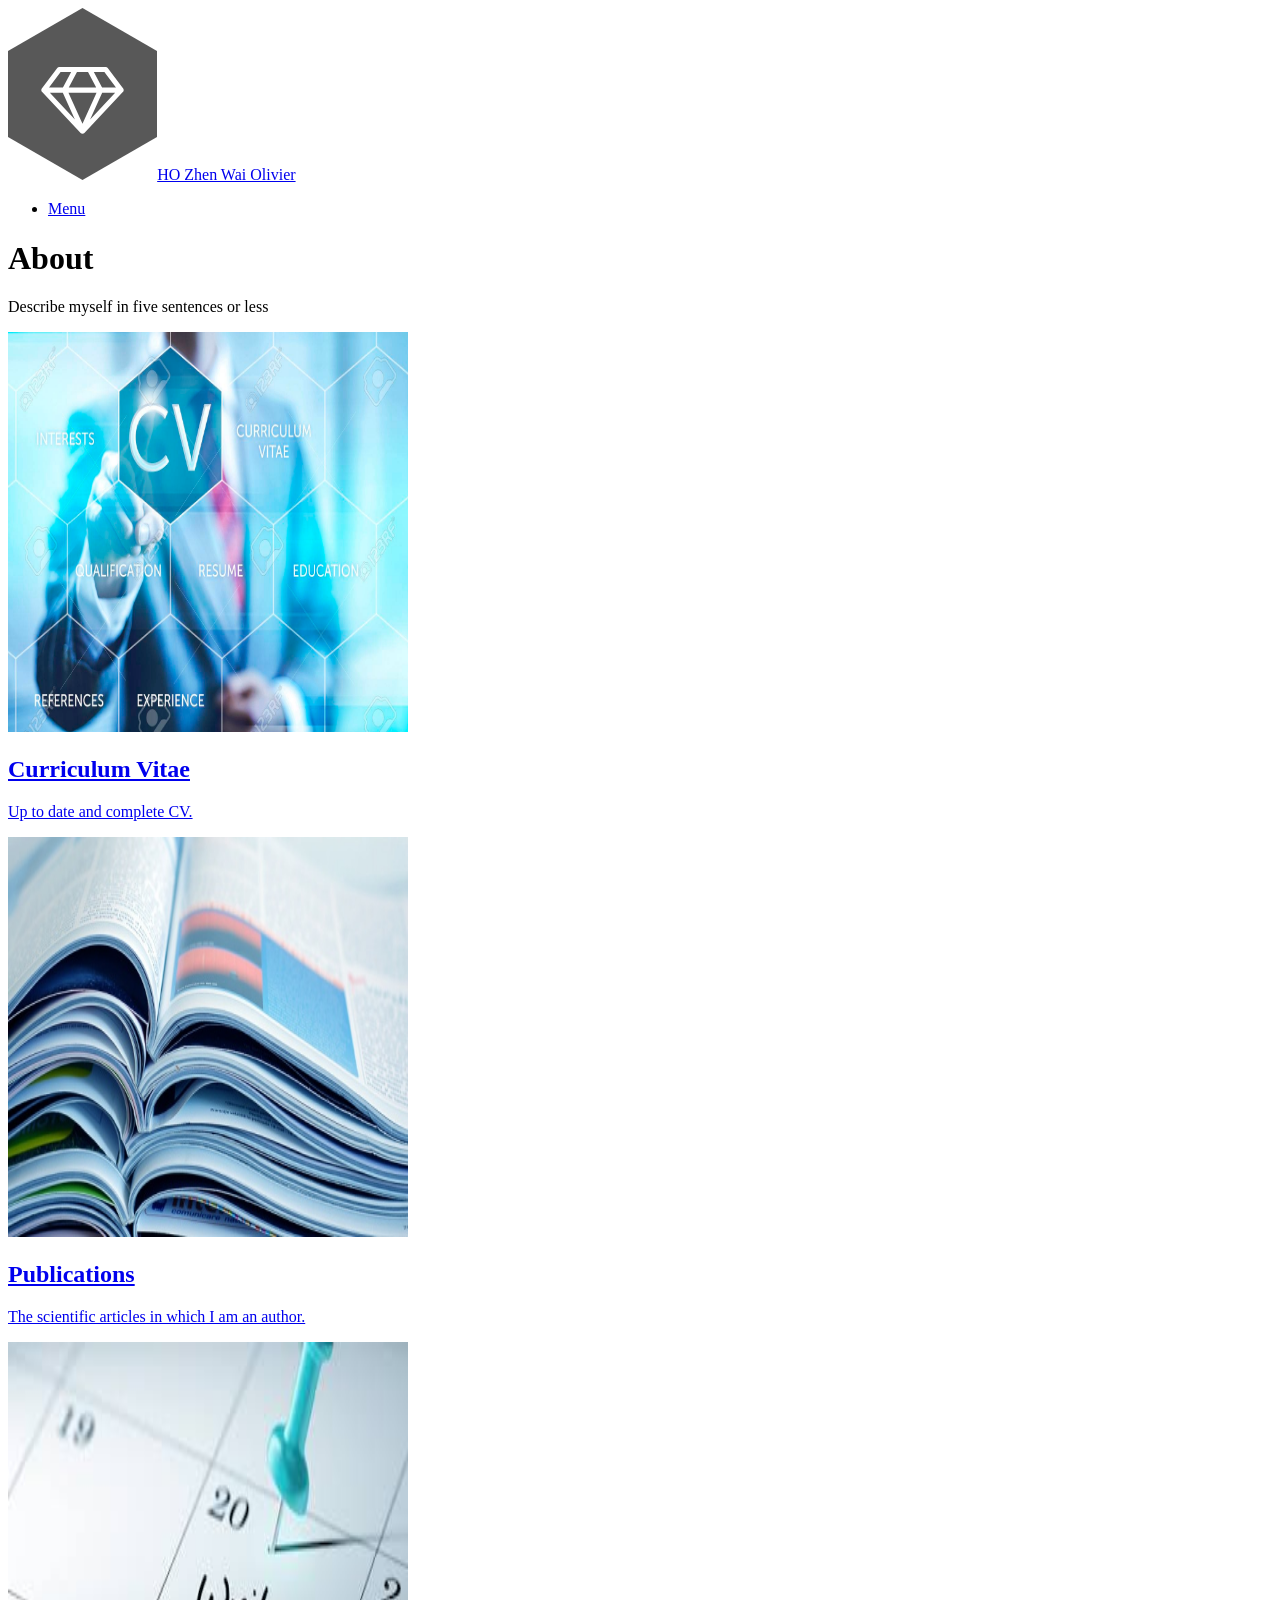
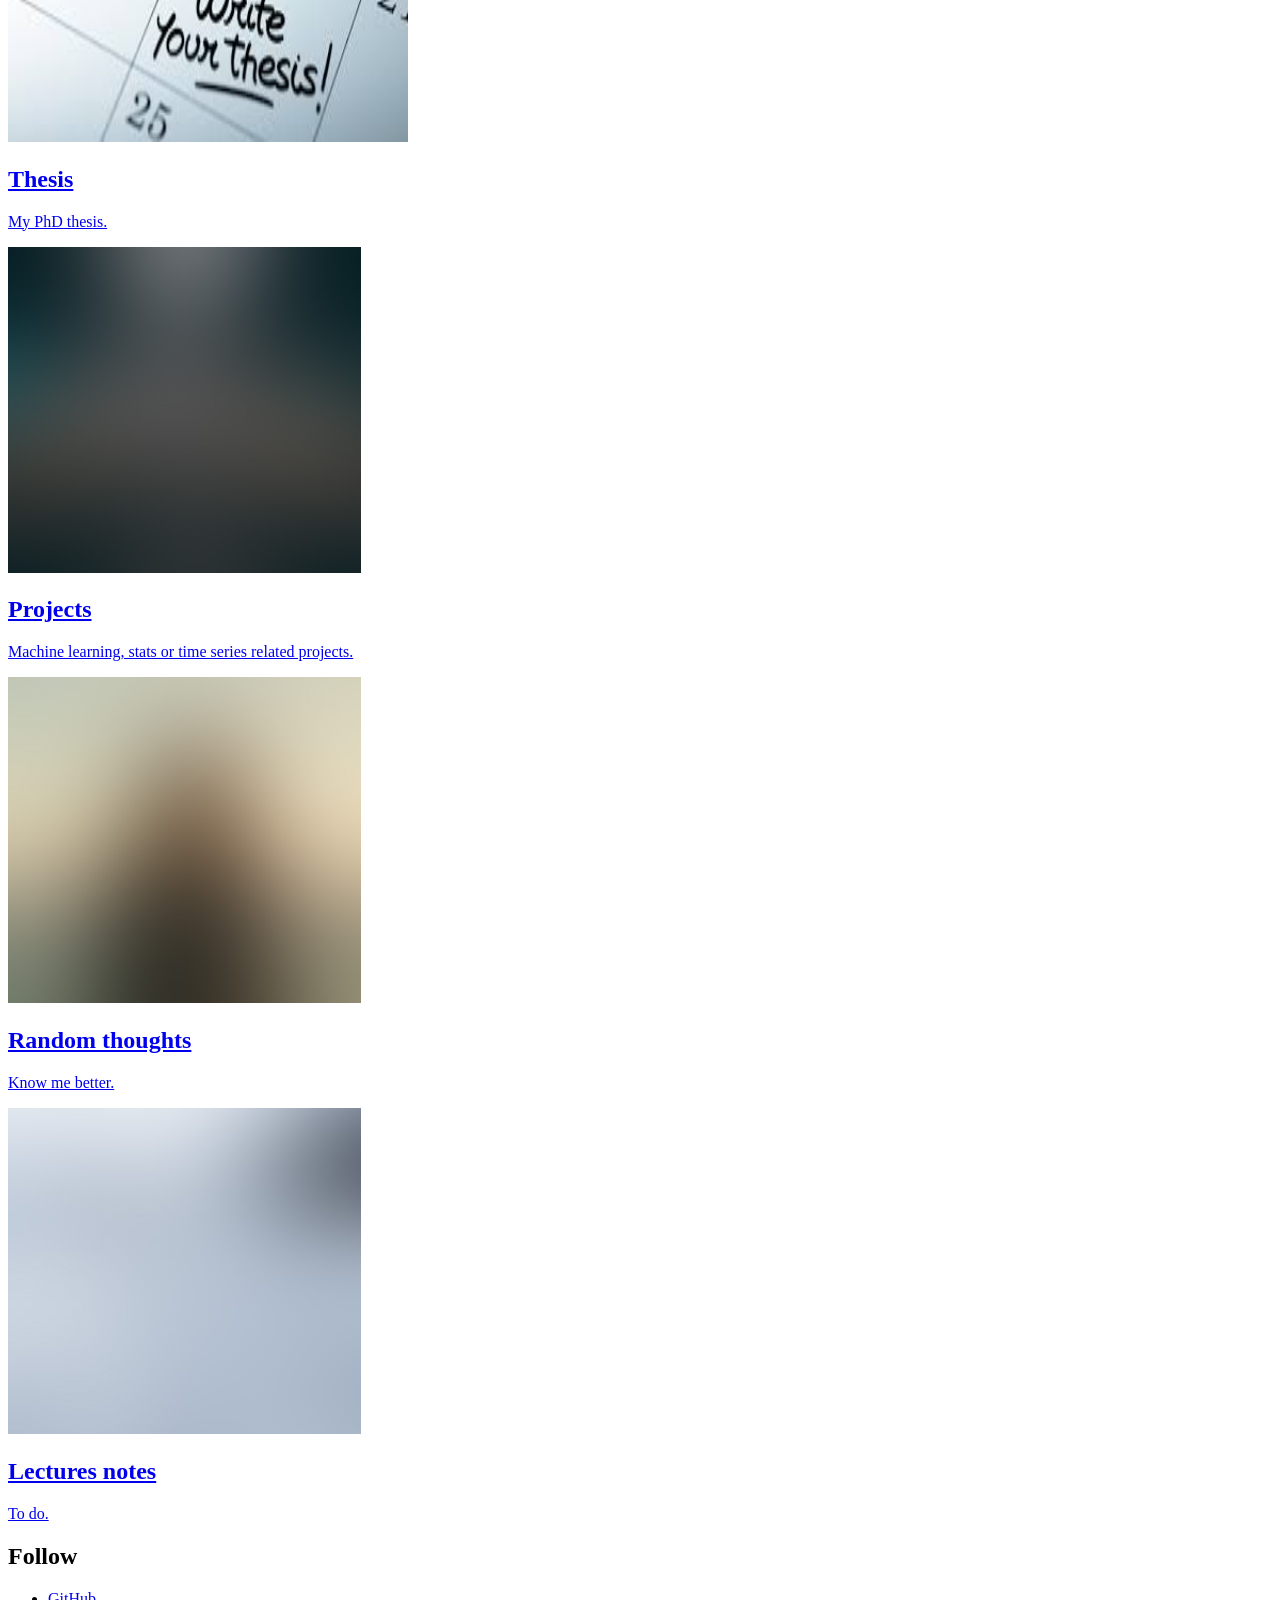
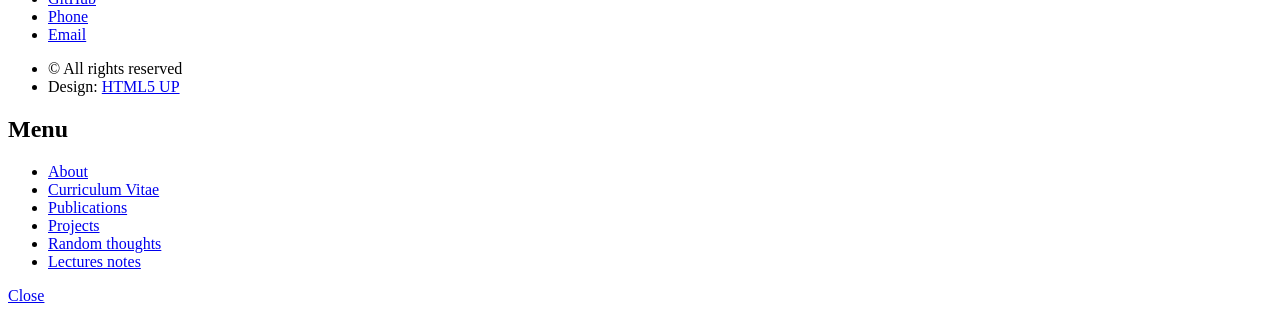
==== index.html @ 7d321482 "minor update icons size" ====
<!DOCTYPE HTML>
<!--
	Phantom by HTML5 UP
	html5up.net | @ajlkn
	Free for personal and commercial use under the CCA 3.0 license (html5up.net/license)
-->
<html>
	<head>
		<title>About me</title>
		<meta charset="utf-8" />
		<meta name="viewport" content="width=device-width, initial-scale=1, user-scalable=no" />
		<link rel="stylesheet" href="assets/css/main.css" />
		<noscript><link rel="stylesheet" href="assets/css/noscript.css" /></noscript>
	</head>
	<body class="is-preload">
		<!-- Wrapper -->
			<div id="wrapper">

				<!-- Header -->
					<header id="header">
						<div class="inner">

							<!-- Logo -->
								<a href="index.html" class="logo">
									<span class="symbol"><img src="images/logo.svg" alt="" /></span><span class="title">HO Zhen Wai Olivier</span>
								</a>

							<!-- Nav -->
								<nav>
									<ul>
										<li><a href="#menu">Menu</a></li>
									</ul>
								</nav>

						</div>
					</header>

				<!-- Menu -->
					<nav id="menu">
						<h2>Menu</h2>
						<ul>
							<li><a href="index.html">About</a></li>
							<li><a href="CV.html"> Curriculum Vitae </a></li>
							<li><a href="publications.html">Publications</a></li>
							<li><a href="projects.html">Projects</a></li>
							<li><a href="generic.html">Random thoughts</a></li>
							<li><a href="lectures.html">Lectures notes</a></li>
						</ul>
					</nav>

				<!-- Main -->
					<div id="main">
						<div class="inner">
							<header>
								<h1>About</h1>
								<p>Describe myself in five sentences or less</p>
							</header>
							<section class="tiles">
								<article class="style1">
									<span class="image">
										<img width="400px" height="400px" src="images/resume01.jpg" alt="" />
									</span>
									<a href="CV.html">
										<h2>Curriculum Vitae</h2>
										<div class="content">
											<p>Up to date and complete CV.</p>
										</div>
									</a>
								</article>
								<article class="style2">
									<span class="image">
										<img width="400px" height="400px" src="images/publications01.jpg" alt="" />
									</span>
									<a href="publications.html">
										<h2>Publications</h2>
										<div class="content">
											<p>The scientific articles in which I am an author.</p>
										</div>
									</a>
								</article>
								<article class="style2">
									<span class="image">
										<img width="400px" height="400px" src="images/thesis.jpg" alt="" />
									</span>
									<a href="thesis.html">
										<h2>Thesis</h2>
										<div class="content">
											<p>My PhD thesis.</p>
										</div>
									</a>
								</article>
								<article class="style3">
									<span class="image">
										<img src="images/pic03.jpg" alt="" />
									</span>
									<a href="projects.html">
										<h2>Projects</h2>
										<div class="content">
											<p>Machine learning, stats or time series related projects.</p>
										</div>
									</a>
								</article>
								<article class="style4">
									<span class="image">
										<img src="images/pic04.jpg" alt="" />
									</span>
									<a href="generic.html">
										<h2>Random thoughts</h2>
										<div class="content">
											<p>Know me better.</p>
										</div>
									</a>
								</article>
								<article class="style5">
									<span class="image">
										<img src="images/pic05.jpg" alt="" />
									</span>
									<a href="lectures.html">
										<h2>Lectures notes</h2>
										<div class="content">
											<p>To do.</p>
										</div>
									</a>
								</article>
							</section>
						</div>
					</div>

				<!-- Footer -->
					<footer id="footer">
						<div class="inner">
							<section>
<!--							<h2>Get in touch</h2>
								<form method="post" action="#">
									<div class="fields">
										<div class="field half">
											<input type="text" name="name" id="name" placeholder="Name" />
										</div>
										<div class="field half">
											<input type="email" name="email" id="email" placeholder="Email" />
										</div>
										<div class="field">
											<textarea name="message" id="message" placeholder="Message"></textarea>
										</div>
									</div>
									<ul class="actions">
										<li><input type="submit" value="Send" class="primary" /></li>
									</ul>
								</form>
							</section>
							Not sure it works on GitHub
						-->
							<section>
								<h2>Follow</h2>
								<ul class="icons">
									<!--<li><a href="#" class="icon brands style2 fa-twitter"><span class="label">Twitter</span></a></li>-->
									<!--<li><a href="#" class="icon brands style2 fa-facebook-f"><span class="label">Facebook</span></a></li>-->
									<!--<li><a href="#" class="icon brands style2 fa-instagram"><span class="label">Instagram</span></a></li>-->
									<!--<li><a href="#" class="icon brands style2 fa-dribbble"><span class="label">Dribbble</span></a></li>-->
									<li><a href="https://github.com/HOZHENWAI" class="icon brands style2 fa-github"><span class="label">GitHub</span></a></li>
									<!--<li><a href="#" class="icon brands style2 fa-500px"><span class="label">500px</span></a></li>-->
									<li><a href="tel:+33787084954" class="icon solid style2 fa-phone"><span class="label">Phone</span></a></li>
									<li><a href="email:hozhenwai@gmail.com"  class="icon solid style2 fa-envelope"><span class="label">Email</span></a></li>
								</ul>
							</section>
							<ul class="copyright">
								<li>&copy; All rights reserved</li><li>Design: <a href="http://html5up.net">HTML5 UP</a></li>
							</ul>
						</div>
					</footer>

			</div>

		<!-- Scripts -->
			<script src="assets/js/jquery.min.js"></script>
			<script src="assets/js/browser.min.js"></script>
			<script src="assets/js/breakpoints.min.js"></script>
			<script src="assets/js/util.js"></script>
			<script src="assets/js/main.js"></script>

	</body>
</html>
---- assets/css/main.css ----
@import url(fontawesome-all.min.css);
@import url("https://fonts.googleapis.com/css?family=Source+Sans+Pro:300,700,900");

/*
	Phantom by HTML5 UP
	html5up.net | @ajlkn
	Free for personal and commercial use under the CCA 3.0 license (html5up.net/license)
*/

html, body, div, span, applet, object,
iframe, h1, h2, h3, h4, h5, h6, p, blockquote,
pre, a, abbr, acronym, address, big, cite,
code, del, dfn, em, img, ins, kbd, q, s, samp,
small, strike, strong, sub, sup, tt, var, b,
u, i, center, dl, dt, dd, ol, ul, li, fieldset,
form, label, legend, table, caption, tbody,
tfoot, thead, tr, th, td, article, aside,
canvas, details, embed, figure, figcaption,
footer, header, hgroup, menu, nav, output, ruby,
section, summary, time, mark, audio, video {
	margin: 0;
	padding: 0;
	border: 0;
	font-size: 100%;
	font: inherit;
	vertical-align: baseline;}

article, aside, details, figcaption, figure,
footer, header, hgroup, menu, nav, section {
	display: block;}

body {
	line-height: 1;
}

ol, ul {
	list-style: none;
}

blockquote, q {
	quotes: none;
}

	blockquote:before, blockquote:after, q:before, q:after {
		content: '';
		content: none;
	}

table {
	border-collapse: collapse;
	border-spacing: 0;
}

body {
	-webkit-text-size-adjust: none;
}

mark {
	background-color: transparent;
	color: inherit;
}

input::-moz-focus-inner {
	border: 0;
	padding: 0;
}

input, select, textarea {
	-moz-appearance: none;
	-webkit-appearance: none;
	-ms-appearance: none;
	appearance: none;
}

/* Basic */

	@-ms-viewport {
		width: device-width;
	}

	body {
		-ms-overflow-style: scrollbar;
	}

	@media screen and (max-width: 480px) {

		html, body {
			min-width: 320px;
		}

	}

	html {
		box-sizing: border-box;
	}

	*, *:before, *:after {
		box-sizing: inherit;
	}

	body {
		background: #ffffff;
	}

		body.is-preload *, body.is-preload *:before, body.is-preload *:after {
			-moz-animation: none !important;
			-webkit-animation: none !important;
			-ms-animation: none !important;
			animation: none !important;
			-moz-transition: none !important;
			-webkit-transition: none !important;
			-ms-transition: none !important;
			transition: none !important;
		}

/* Type */

	body, input, select, textarea {
		color: #585858;
		font-family: "Source Sans Pro", Helvetica, sans-serif;
		font-size: 16pt;
		font-weight: 300;
		line-height: 1.75;
	}

		@media screen and (max-width: 1680px) {

			body, input, select, textarea {
				font-size: 14pt;
			}

		}

		@media screen and (max-width: 1280px) {

			body, input, select, textarea {
				font-size: 12pt;
			}

		}

	a {
		-moz-transition: border-bottom-color 0.2s ease, color 0.2s ease;
		-webkit-transition: border-bottom-color 0.2s ease, color 0.2s ease;
		-ms-transition: border-bottom-color 0.2s ease, color 0.2s ease;
		transition: border-bottom-color 0.2s ease, color 0.2s ease;
		text-decoration: none;
		color: #585858;
		border-bottom: dotted 1px rgba(88, 88, 88, 0.5);
	}

		a:hover {
			border-bottom-color: transparent;
			color: #f2849e !important;
		}

	strong, b {
		font-weight: 900;
	}

	em, i {
		font-style: italic;
	}

	p {
		margin: 0 0 2em 0;
	}

	h1 {
		font-size: 2.75em;
		font-weight: 700;
		line-height: 1.3;
		margin: 0 0 1em 0;
		letter-spacing: -0.035em;
	}

		h1 a {
			color: inherit;
		}

		@media screen and (max-width: 736px) {

			h1 {
				font-size: 2em;
				margin: 0 0 1em 0;
			}

		}

		@media screen and (max-width: 360px) {

			h1 {
				font-size: 1.75em;
			}

		}

	h2, h3, h4, h5, h6 {
		font-weight: 900;
		line-height: 1.5;
		margin: 0 0 2em 0;
		text-transform: uppercase;
		letter-spacing: 0.35em;
	}

		h2 a, h3 a, h4 a, h5 a, h6 a {
			color: inherit;
		}

	h2 {
		font-size: 1.1em;
	}

	h3 {
		font-size: 1em;
	}

	h4 {
		font-size: 0.8em;
	}

	h5 {
		font-size: 0.8em;
	}

	h6 {
		font-size: 0.8em;
	}

	@media screen and (max-width: 980px) {

		h1 br, h2 br, h3 br, h4 br, h5 br, h6 br {
			display: none;
		}

	}

	@media screen and (max-width: 736px) {

		h2 {
			font-size: 1em;
		}

		h3 {
			font-size: 0.8em;
		}

	}

	sub {
		font-size: 0.8em;
		position: relative;
		top: 0.5em;
	}

	sup {
		font-size: 0.8em;
		position: relative;
		top: -0.5em;
	}

	blockquote {
		border-left: solid 4px #c9c9c9;
		font-style: italic;
		margin: 0 0 2em 0;
		padding: 0.5em 0 0.5em 2em;
	}

	code {
		background: rgba(144, 144, 144, 0.075);
		border-radius: 4px;
		border: solid 1px #c9c9c9;
		font-family: "Courier New", monospace;
		font-size: 0.9em;
		margin: 0 0.25em;
		padding: 0.25em 0.65em;
	}

	pre {
		-webkit-overflow-scrolling: touch;
		font-family: "Courier New", monospace;
		font-size: 0.9em;
		margin: 0 0 2em 0;
	}

		pre code {
			display: block;
			line-height: 1.75;
			padding: 1em 1.5em;
			overflow-x: auto;
		}

	hr {
		border: 0;
		border-bottom: solid 1px #c9c9c9;
		margin: 2em 0;
	}

		hr.major {
			margin: 3em 0;
		}

	.align-left {
		text-align: left;
	}

	.align-center {
		text-align: center;
	}

	.align-right {
		text-align: right;
	}

/* Row */

	.row {
		display: flex;
		flex-wrap: wrap;
		box-sizing: border-box;
		align-items: stretch;
	}

		.row > * {
			box-sizing: border-box;
		}

		.row.gtr-uniform > * > :last-child {
			margin-bottom: 0;
		}

		.row.aln-left {
			justify-content: flex-start;
		}

		.row.aln-center {
			justify-content: center;
		}

		.row.aln-right {
			justify-content: flex-end;
		}

		.row.aln-top {
			align-items: flex-start;
		}

		.row.aln-middle {
			align-items: center;
		}

		.row.aln-bottom {
			align-items: flex-end;
		}

		.row > .imp {
			order: -1;
		}

		.row > .col-1 {
			width: 8.33333%;
		}

		.row > .off-1 {
			margin-left: 8.33333%;
		}

		.row > .col-2 {
			width: 16.66667%;
		}

		.row > .off-2 {
			margin-left: 16.66667%;
		}

		.row > .col-3 {
			width: 25%;
		}

		.row > .off-3 {
			margin-left: 25%;
		}

		.row > .col-4 {
			width: 33.33333%;
		}

		.row > .off-4 {
			margin-left: 33.33333%;
		}

		.row > .col-5 {
			width: 41.66667%;
		}

		.row > .off-5 {
			margin-left: 41.66667%;
		}

		.row > .col-6 {
			width: 50%;
		}

		.row > .off-6 {
			margin-left: 50%;
		}

		.row > .col-7 {
			width: 58.33333%;
		}

		.row > .off-7 {
			margin-left: 58.33333%;
		}

		.row > .col-8 {
			width: 66.66667%;
		}

		.row > .off-8 {
			margin-left: 66.66667%;
		}

		.row > .col-9 {
			width: 75%;
		}

		.row > .off-9 {
			margin-left: 75%;
		}

		.row > .col-10 {
			width: 83.33333%;
		}

		.row > .off-10 {
			margin-left: 83.33333%;
		}

		.row > .col-11 {
			width: 91.66667%;
		}

		.row > .off-11 {
			margin-left: 91.66667%;
		}

		.row > .col-12 {
			width: 100%;
		}

		.row > .off-12 {
			margin-left: 100%;
		}

		.row.gtr-0 {
			margin-top: 0;
			margin-left: 0em;
		}

			.row.gtr-0 > * {
				padding: 0 0 0 0em;
			}

			.row.gtr-0.gtr-uniform {
				margin-top: 0em;
			}

				.row.gtr-0.gtr-uniform > * {
					padding-top: 0em;
				}

		.row.gtr-25 {
			margin-top: 0;
			margin-left: -0.5em;
		}

			.row.gtr-25 > * {
				padding: 0 0 0 0.5em;
			}

			.row.gtr-25.gtr-uniform {
				margin-top: -0.5em;
			}

				.row.gtr-25.gtr-uniform > * {
					padding-top: 0.5em;
				}

		.row.gtr-50 {
			margin-top: 0;
			margin-left: -1em;
		}

			.row.gtr-50 > * {
				padding: 0 0 0 1em;
			}

			.row.gtr-50.gtr-uniform {
				margin-top: -1em;
			}

				.row.gtr-50.gtr-uniform > * {
					padding-top: 1em;
				}

		.row {
			margin-top: 0;
			margin-left: -2em;
		}

			.row > * {
				padding: 0 0 0 2em;
			}

			.row.gtr-uniform {
				margin-top: -2em;
			}

				.row.gtr-uniform > * {
					padding-top: 2em;
				}

		.row.gtr-150 {
			margin-top: 0;
			margin-left: -3em;
		}

			.row.gtr-150 > * {
				padding: 0 0 0 3em;
			}

			.row.gtr-150.gtr-uniform {
				margin-top: -3em;
			}

				.row.gtr-150.gtr-uniform > * {
					padding-top: 3em;
				}

		.row.gtr-200 {
			margin-top: 0;
			margin-left: -4em;
		}

			.row.gtr-200 > * {
				padding: 0 0 0 4em;
			}

			.row.gtr-200.gtr-uniform {
				margin-top: -4em;
			}

				.row.gtr-200.gtr-uniform > * {
					padding-top: 4em;
				}

		@media screen and (max-width: 1680px) {

			.row {
				display: flex;
				flex-wrap: wrap;
				box-sizing: border-box;
				align-items: stretch;
			}

				.row > * {
					box-sizing: border-box;
				}

				.row.gtr-uniform > * > :last-child {
					margin-bottom: 0;
				}

				.row.aln-left {
					justify-content: flex-start;
				}

				.row.aln-center {
					justify-content: center;
				}

				.row.aln-right {
					justify-content: flex-end;
				}

				.row.aln-top {
					align-items: flex-start;
				}

				.row.aln-middle {
					align-items: center;
				}

				.row.aln-bottom {
					align-items: flex-end;
				}

				.row > .imp-xlarge {
					order: -1;
				}

				.row > .col-1-xlarge {
					width: 8.33333%;
				}

				.row > .off-1-xlarge {
					margin-left: 8.33333%;
				}

				.row > .col-2-xlarge {
					width: 16.66667%;
				}

				.row > .off-2-xlarge {
					margin-left: 16.66667%;
				}

				.row > .col-3-xlarge {
					width: 25%;
				}

				.row > .off-3-xlarge {
					margin-left: 25%;
				}

				.row > .col-4-xlarge {
					width: 33.33333%;
				}

				.row > .off-4-xlarge {
					margin-left: 33.33333%;
				}

				.row > .col-5-xlarge {
					width: 41.66667%;
				}

				.row > .off-5-xlarge {
					margin-left: 41.66667%;
				}

				.row > .col-6-xlarge {
					width: 50%;
				}

				.row > .off-6-xlarge {
					margin-left: 50%;
				}

				.row > .col-7-xlarge {
					width: 58.33333%;
				}

				.row > .off-7-xlarge {
					margin-left: 58.33333%;
				}

				.row > .col-8-xlarge {
					width: 66.66667%;
				}

				.row > .off-8-xlarge {
					margin-left: 66.66667%;
				}

				.row > .col-9-xlarge {
					width: 75%;
				}

				.row > .off-9-xlarge {
					margin-left: 75%;
				}

				.row > .col-10-xlarge {
					width: 83.33333%;
				}

				.row > .off-10-xlarge {
					margin-left: 83.33333%;
				}

				.row > .col-11-xlarge {
					width: 91.66667%;
				}

				.row > .off-11-xlarge {
					margin-left: 91.66667%;
				}

				.row > .col-12-xlarge {
					width: 100%;
				}

				.row > .off-12-xlarge {
					margin-left: 100%;
				}

				.row.gtr-0 {
					margin-top: 0;
					margin-left: 0em;
				}

					.row.gtr-0 > * {
						padding: 0 0 0 0em;
					}

					.row.gtr-0.gtr-uniform {
						margin-top: 0em;
					}

						.row.gtr-0.gtr-uniform > * {
							padding-top: 0em;
						}

				.row.gtr-25 {
					margin-top: 0;
					margin-left: -0.5em;
				}

					.row.gtr-25 > * {
						padding: 0 0 0 0.5em;
					}

					.row.gtr-25.gtr-uniform {
						margin-top: -0.5em;
					}

						.row.gtr-25.gtr-uniform > * {
							padding-top: 0.5em;
						}

				.row.gtr-50 {
					margin-top: 0;
					margin-left: -1em;
				}

					.row.gtr-50 > * {
						padding: 0 0 0 1em;
					}

					.row.gtr-50.gtr-uniform {
						margin-top: -1em;
					}

						.row.gtr-50.gtr-uniform > * {
							padding-top: 1em;
						}

				.row {
					margin-top: 0;
					margin-left: -2em;
				}

					.row > * {
						padding: 0 0 0 2em;
					}

					.row.gtr-uniform {
						margin-top: -2em;
					}

						.row.gtr-uniform > * {
							padding-top: 2em;
						}

				.row.gtr-150 {
					margin-top: 0;
					margin-left: -3em;
				}

					.row.gtr-150 > * {
						padding: 0 0 0 3em;
					}

					.row.gtr-150.gtr-uniform {
						margin-top: -3em;
					}

						.row.gtr-150.gtr-uniform > * {
							padding-top: 3em;
						}

				.row.gtr-200 {
					margin-top: 0;
					margin-left: -4em;
				}

					.row.gtr-200 > * {
						padding: 0 0 0 4em;
					}

					.row.gtr-200.gtr-uniform {
						margin-top: -4em;
					}

						.row.gtr-200.gtr-uniform > * {
							padding-top: 4em;
						}

		}

		@media screen and (max-width: 1280px) {

			.row {
				display: flex;
				flex-wrap: wrap;
				box-sizing: border-box;
				align-items: stretch;
			}

				.row > * {
					box-sizing: border-box;
				}

				.row.gtr-uniform > * > :last-child {
					margin-bottom: 0;
				}

				.row.aln-left {
					justify-content: flex-start;
				}

				.row.aln-center {
					justify-content: center;
				}

				.row.aln-right {
					justify-content: flex-end;
				}

				.row.aln-top {
					align-items: flex-start;
				}

				.row.aln-middle {
					align-items: center;
				}

				.row.aln-bottom {
					align-items: flex-end;
				}

				.row > .imp-large {
					order: -1;
				}

				.row > .col-1-large {
					width: 8.33333%;
				}

				.row > .off-1-large {
					margin-left: 8.33333%;
				}

				.row > .col-2-large {
					width: 16.66667%;
				}

				.row > .off-2-large {
					margin-left: 16.66667%;
				}

				.row > .col-3-large {
					width: 25%;
				}

				.row > .off-3-large {
					margin-left: 25%;
				}

				.row > .col-4-large {
					width: 33.33333%;
				}

				.row > .off-4-large {
					margin-left: 33.33333%;
				}

				.row > .col-5-large {
					width: 41.66667%;
				}

				.row > .off-5-large {
					margin-left: 41.66667%;
				}

				.row > .col-6-large {
					width: 50%;
				}

				.row > .off-6-large {
					margin-left: 50%;
				}

				.row > .col-7-large {
					width: 58.33333%;
				}

				.row > .off-7-large {
					margin-left: 58.33333%;
				}

				.row > .col-8-large {
					width: 66.66667%;
				}

				.row > .off-8-large {
					margin-left: 66.66667%;
				}

				.row > .col-9-large {
					width: 75%;
				}

				.row > .off-9-large {
					margin-left: 75%;
				}

				.row > .col-10-large {
					width: 83.33333%;
				}

				.row > .off-10-large {
					margin-left: 83.33333%;
				}

				.row > .col-11-large {
					width: 91.66667%;
				}

				.row > .off-11-large {
					margin-left: 91.66667%;
				}

				.row > .col-12-large {
					width: 100%;
				}

				.row > .off-12-large {
					margin-left: 100%;
				}

				.row.gtr-0 {
					margin-top: 0;
					margin-left: 0em;
				}

					.row.gtr-0 > * {
						padding: 0 0 0 0em;
					}

					.row.gtr-0.gtr-uniform {
						margin-top: 0em;
					}

						.row.gtr-0.gtr-uniform > * {
							padding-top: 0em;
						}

				.row.gtr-25 {
					margin-top: 0;
					margin-left: -0.5em;
				}

					.row.gtr-25 > * {
						padding: 0 0 0 0.5em;
					}

					.row.gtr-25.gtr-uniform {
						margin-top: -0.5em;
					}

						.row.gtr-25.gtr-uniform > * {
							padding-top: 0.5em;
						}

				.row.gtr-50 {
					margin-top: 0;
					margin-left: -1em;
				}

					.row.gtr-50 > * {
						padding: 0 0 0 1em;
					}

					.row.gtr-50.gtr-uniform {
						margin-top: -1em;
					}

						.row.gtr-50.gtr-uniform > * {
							padding-top: 1em;
						}

				.row {
					margin-top: 0;
					margin-left: -2em;
				}

					.row > * {
						padding: 0 0 0 2em;
					}

					.row.gtr-uniform {
						margin-top: -2em;
					}

						.row.gtr-uniform > * {
							padding-top: 2em;
						}

				.row.gtr-150 {
					margin-top: 0;
					margin-left: -3em;
				}

					.row.gtr-150 > * {
						padding: 0 0 0 3em;
					}

					.row.gtr-150.gtr-uniform {
						margin-top: -3em;
					}

						.row.gtr-150.gtr-uniform > * {
							padding-top: 3em;
						}

				.row.gtr-200 {
					margin-top: 0;
					margin-left: -4em;
				}

					.row.gtr-200 > * {
						padding: 0 0 0 4em;
					}

					.row.gtr-200.gtr-uniform {
						margin-top: -4em;
					}

						.row.gtr-200.gtr-uniform > * {
							padding-top: 4em;
						}

		}

		@media screen and (max-width: 980px) {

			.row {
				display: flex;
				flex-wrap: wrap;
				box-sizing: border-box;
				align-items: stretch;
			}

				.row > * {
					box-sizing: border-box;
				}

				.row.gtr-uniform > * > :last-child {
					margin-bottom: 0;
				}

				.row.aln-left {
					justify-content: flex-start;
				}

				.row.aln-center {
					justify-content: center;
				}

				.row.aln-right {
					justify-content: flex-end;
				}

				.row.aln-top {
					align-items: flex-start;
				}

				.row.aln-middle {
					align-items: center;
				}

				.row.aln-bottom {
					align-items: flex-end;
				}

				.row > .imp-medium {
					order: -1;
				}

				.row > .col-1-medium {
					width: 8.33333%;
				}

				.row > .off-1-medium {
					margin-left: 8.33333%;
				}

				.row > .col-2-medium {
					width: 16.66667%;
				}

				.row > .off-2-medium {
					margin-left: 16.66667%;
				}

				.row > .col-3-medium {
					width: 25%;
				}

				.row > .off-3-medium {
					margin-left: 25%;
				}

				.row > .col-4-medium {
					width: 33.33333%;
				}

				.row > .off-4-medium {
					margin-left: 33.33333%;
				}

				.row > .col-5-medium {
					width: 41.66667%;
				}

				.row > .off-5-medium {
					margin-left: 41.66667%;
				}

				.row > .col-6-medium {
					width: 50%;
				}

				.row > .off-6-medium {
					margin-left: 50%;
				}

				.row > .col-7-medium {
					width: 58.33333%;
				}

				.row > .off-7-medium {
					margin-left: 58.33333%;
				}

				.row > .col-8-medium {
					width: 66.66667%;
				}

				.row > .off-8-medium {
					margin-left: 66.66667%;
				}

				.row > .col-9-medium {
					width: 75%;
				}

				.row > .off-9-medium {
					margin-left: 75%;
				}

				.row > .col-10-medium {
					width: 83.33333%;
				}

				.row > .off-10-medium {
					margin-left: 83.33333%;
				}

				.row > .col-11-medium {
					width: 91.66667%;
				}

				.row > .off-11-medium {
					margin-left: 91.66667%;
				}

				.row > .col-12-medium {
					width: 100%;
				}

				.row > .off-12-medium {
					margin-left: 100%;
				}

				.row.gtr-0 {
					margin-top: 0;
					margin-left: 0em;
				}

					.row.gtr-0 > * {
						padding: 0 0 0 0em;
					}

					.row.gtr-0.gtr-uniform {
						margin-top: 0em;
					}

						.row.gtr-0.gtr-uniform > * {
							padding-top: 0em;
						}

				.row.gtr-25 {
					margin-top: 0;
					margin-left: -0.375em;
				}

					.row.gtr-25 > * {
						padding: 0 0 0 0.375em;
					}

					.row.gtr-25.gtr-uniform {
						margin-top: -0.375em;
					}

						.row.gtr-25.gtr-uniform > * {
							padding-top: 0.375em;
						}

				.row.gtr-50 {
					margin-top: 0;
					margin-left: -0.75em;
				}

					.row.gtr-50 > * {
						padding: 0 0 0 0.75em;
					}

					.row.gtr-50.gtr-uniform {
						margin-top: -0.75em;
					}

						.row.gtr-50.gtr-uniform > * {
							padding-top: 0.75em;
						}

				.row {
					margin-top: 0;
					margin-left: -1.5em;
				}

					.row > * {
						padding: 0 0 0 1.5em;
					}

					.row.gtr-uniform {
						margin-top: -1.5em;
					}

						.row.gtr-uniform > * {
							padding-top: 1.5em;
						}

				.row.gtr-150 {
					margin-top: 0;
					margin-left: -2.25em;
				}

					.row.gtr-150 > * {
						padding: 0 0 0 2.25em;
					}

					.row.gtr-150.gtr-uniform {
						margin-top: -2.25em;
					}

						.row.gtr-150.gtr-uniform > * {
							padding-top: 2.25em;
						}

				.row.gtr-200 {
					margin-top: 0;
					margin-left: -3em;
				}

					.row.gtr-200 > * {
						padding: 0 0 0 3em;
					}

					.row.gtr-200.gtr-uniform {
						margin-top: -3em;
					}

						.row.gtr-200.gtr-uniform > * {
							padding-top: 3em;
						}

		}

		@media screen and (max-width: 736px) {

			.row {
				display: flex;
				flex-wrap: wrap;
				box-sizing: border-box;
				align-items: stretch;
			}

				.row > * {
					box-sizing: border-box;
				}

				.row.gtr-uniform > * > :last-child {
					margin-bottom: 0;
				}

				.row.aln-left {
					justify-content: flex-start;
				}

				.row.aln-center {
					justify-content: center;
				}

				.row.aln-right {
					justify-content: flex-end;
				}

				.row.aln-top {
					align-items: flex-start;
				}

				.row.aln-middle {
					align-items: center;
				}

				.row.aln-bottom {
					align-items: flex-end;
				}

				.row > .imp-small {
					order: -1;
				}

				.row > .col-1-small {
					width: 8.33333%;
				}

				.row > .off-1-small {
					margin-left: 8.33333%;
				}

				.row > .col-2-small {
					width: 16.66667%;
				}

				.row > .off-2-small {
					margin-left: 16.66667%;
				}

				.row > .col-3-small {
					width: 25%;
				}

				.row > .off-3-small {
					margin-left: 25%;
				}

				.row > .col-4-small {
					width: 33.33333%;
				}

				.row > .off-4-small {
					margin-left: 33.33333%;
				}

				.row > .col-5-small {
					width: 41.66667%;
				}

				.row > .off-5-small {
					margin-left: 41.66667%;
				}

				.row > .col-6-small {
					width: 50%;
				}

				.row > .off-6-small {
					margin-left: 50%;
				}

				.row > .col-7-small {
					width: 58.33333%;
				}

				.row > .off-7-small {
					margin-left: 58.33333%;
				}

				.row > .col-8-small {
					width: 66.66667%;
				}

				.row > .off-8-small {
					margin-left: 66.66667%;
				}

				.row > .col-9-small {
					width: 75%;
				}

				.row > .off-9-small {
					margin-left: 75%;
				}

				.row > .col-10-small {
					width: 83.33333%;
				}

				.row > .off-10-small {
					margin-left: 83.33333%;
				}

				.row > .col-11-small {
					width: 91.66667%;
				}

				.row > .off-11-small {
					margin-left: 91.66667%;
				}

				.row > .col-12-small {
					width: 100%;
				}

				.row > .off-12-small {
					margin-left: 100%;
				}

				.row.gtr-0 {
					margin-top: 0;
					margin-left: 0em;
				}

					.row.gtr-0 > * {
						padding: 0 0 0 0em;
					}

					.row.gtr-0.gtr-uniform {
						margin-top: 0em;
					}

						.row.gtr-0.gtr-uniform > * {
							padding-top: 0em;
						}

				.row.gtr-25 {
					margin-top: 0;
					margin-left: -0.25em;
				}

					.row.gtr-25 > * {
						padding: 0 0 0 0.25em;
					}

					.row.gtr-25.gtr-uniform {
						margin-top: -0.25em;
					}

						.row.gtr-25.gtr-uniform > * {
							padding-top: 0.25em;
						}

				.row.gtr-50 {
					margin-top: 0;
					margin-left: -0.5em;
				}

					.row.gtr-50 > * {
						padding: 0 0 0 0.5em;
					}

					.row.gtr-50.gtr-uniform {
						margin-top: -0.5em;
					}

						.row.gtr-50.gtr-uniform > * {
							padding-top: 0.5em;
						}

				.row {
					margin-top: 0;
					margin-left: -1em;
				}

					.row > * {
						padding: 0 0 0 1em;
					}

					.row.gtr-uniform {
						margin-top: -1em;
					}

						.row.gtr-uniform > * {
							padding-top: 1em;
						}

				.row.gtr-150 {
					margin-top: 0;
					margin-left: -1.5em;
				}

					.row.gtr-150 > * {
						padding: 0 0 0 1.5em;
					}

					.row.gtr-150.gtr-uniform {
						margin-top: -1.5em;
					}

						.row.gtr-150.gtr-uniform > * {
							padding-top: 1.5em;
						}

				.row.gtr-200 {
					margin-top: 0;
					margin-left: -2em;
				}

					.row.gtr-200 > * {
						padding: 0 0 0 2em;
					}

					.row.gtr-200.gtr-uniform {
						margin-top: -2em;
					}

						.row.gtr-200.gtr-uniform > * {
							padding-top: 2em;
						}

		}

		@media screen and (max-width: 480px) {

			.row {
				display: flex;
				flex-wrap: wrap;
				box-sizing: border-box;
				align-items: stretch;
			}

				.row > * {
					box-sizing: border-box;
				}

				.row.gtr-uniform > * > :last-child {
					margin-bottom: 0;
				}

				.row.aln-left {
					justify-content: flex-start;
				}

				.row.aln-center {
					justify-content: center;
				}

				.row.aln-right {
					justify-content: flex-end;
				}

				.row.aln-top {
					align-items: flex-start;
				}

				.row.aln-middle {
					align-items: center;
				}

				.row.aln-bottom {
					align-items: flex-end;
				}

				.row > .imp-xsmall {
					order: -1;
				}

				.row > .col-1-xsmall {
					width: 8.33333%;
				}

				.row > .off-1-xsmall {
					margin-left: 8.33333%;
				}

				.row > .col-2-xsmall {
					width: 16.66667%;
				}

				.row > .off-2-xsmall {
					margin-left: 16.66667%;
				}

				.row > .col-3-xsmall {
					width: 25%;
				}

				.row > .off-3-xsmall {
					margin-left: 25%;
				}

				.row > .col-4-xsmall {
					width: 33.33333%;
				}

				.row > .off-4-xsmall {
					margin-left: 33.33333%;
				}

				.row > .col-5-xsmall {
					width: 41.66667%;
				}

				.row > .off-5-xsmall {
					margin-left: 41.66667%;
				}

				.row > .col-6-xsmall {
					width: 50%;
				}

				.row > .off-6-xsmall {
					margin-left: 50%;
				}

				.row > .col-7-xsmall {
					width: 58.33333%;
				}

				.row > .off-7-xsmall {
					margin-left: 58.33333%;
				}

				.row > .col-8-xsmall {
					width: 66.66667%;
				}

				.row > .off-8-xsmall {
					margin-left: 66.66667%;
				}

				.row > .col-9-xsmall {
					width: 75%;
				}

				.row > .off-9-xsmall {
					margin-left: 75%;
				}

				.row > .col-10-xsmall {
					width: 83.33333%;
				}

				.row > .off-10-xsmall {
					margin-left: 83.33333%;
				}

				.row > .col-11-xsmall {
					width: 91.66667%;
				}

				.row > .off-11-xsmall {
					margin-left: 91.66667%;
				}

				.row > .col-12-xsmall {
					width: 100%;
				}

				.row > .off-12-xsmall {
					margin-left: 100%;
				}

				.row.gtr-0 {
					margin-top: 0;
					margin-left: 0em;
				}

					.row.gtr-0 > * {
						padding: 0 0 0 0em;
					}

					.row.gtr-0.gtr-uniform {
						margin-top: 0em;
					}

						.row.gtr-0.gtr-uniform > * {
							padding-top: 0em;
						}

				.row.gtr-25 {
					margin-top: 0;
					margin-left: -0.25em;
				}

					.row.gtr-25 > * {
						padding: 0 0 0 0.25em;
					}

					.row.gtr-25.gtr-uniform {
						margin-top: -0.25em;
					}

						.row.gtr-25.gtr-uniform > * {
							padding-top: 0.25em;
						}

				.row.gtr-50 {
					margin-top: 0;
					margin-left: -0.5em;
				}

					.row.gtr-50 > * {
						padding: 0 0 0 0.5em;
					}

					.row.gtr-50.gtr-uniform {
						margin-top: -0.5em;
					}

						.row.gtr-50.gtr-uniform > * {
							padding-top: 0.5em;
						}

				.row {
					margin-top: 0;
					margin-left: -1em;
				}

					.row > * {
						padding: 0 0 0 1em;
					}

					.row.gtr-uniform {
						margin-top: -1em;
					}

						.row.gtr-uniform > * {
							padding-top: 1em;
						}

				.row.gtr-150 {
					margin-top: 0;
					margin-left: -1.5em;
				}

					.row.gtr-150 > * {
						padding: 0 0 0 1.5em;
					}

					.row.gtr-150.gtr-uniform {
						margin-top: -1.5em;
					}

						.row.gtr-150.gtr-uniform > * {
							padding-top: 1.5em;
						}

				.row.gtr-200 {
					margin-top: 0;
					margin-left: -2em;
				}

					.row.gtr-200 > * {
						padding: 0 0 0 2em;
					}

					.row.gtr-200.gtr-uniform {
						margin-top: -2em;
					}

						.row.gtr-200.gtr-uniform > * {
							padding-top: 2em;
						}

		}

/* Section/Article */

	section.special, article.special {
		text-align: center;
	}

	header p {
		margin-top: -1em;
	}

	@media screen and (max-width: 736px) {

		header p {
			margin-top: 0;
		}

	}

/* Icon */

	.icon {
		text-decoration: none;
		border-bottom: none;
		position: relative;
	}

		.icon:before {
			-moz-osx-font-smoothing: grayscale;
			-webkit-font-smoothing: antialiased;
			display: inline-block;
			font-style: normal;
			font-variant: normal;
			text-rendering: auto;
			line-height: 1;
			text-transform: none !important;
			font-family: 'Font Awesome 5 Free';
			font-weight: 400;
		}

		.icon > .label {
			display: none;
		}

		.icon:before {
			line-height: inherit;
		}

		.icon.solid:before {
			font-weight: 900;
		}

		.icon.brands:before {
			font-family: 'Font Awesome 5 Brands';
		}

		.icon.style2 {
			-moz-transition: background-color 0.2s ease-in-out, color 0.2s ease-in-out, border-color 0.2s ease-in-out;
			-webkit-transition: background-color 0.2s ease-in-out, color 0.2s ease-in-out, border-color 0.2s ease-in-out;
			-ms-transition: background-color 0.2s ease-in-out, color 0.2s ease-in-out, border-color 0.2s ease-in-out;
			transition: background-color 0.2s ease-in-out, color 0.2s ease-in-out, border-color 0.2s ease-in-out;
			background-color: transparent;
			border: solid 1px #c9c9c9;
			border-radius: 4px;
			width: 2.65em;
			height: 2.65em;
			display: inline-block;
			text-align: center;
			line-height: 2.65em;
			color: inherit;
		}

			.icon.style2:before {
				font-size: 1.1em;
			}

			.icon.style2:hover {
				color: #f2849e;
				border-color: #f2849e;
			}

			.icon.style2:active {
				background-color: rgba(242, 132, 158, 0.1);
			}

/* List */

	ol {
		list-style: decimal;
		margin: 0 0 2em 0;
		padding-left: 1.25em;
	}

		ol li {
			padding-left: 0.25em;
		}

	ul {
		list-style: disc;
		margin: 0 0 2em 0;
		padding-left: 1em;
	}

		ul li {
			padding-left: 0.5em;
		}

		ul.alt {
			list-style: none;
			padding-left: 0;
		}

			ul.alt li {
				border-top: solid 1px #c9c9c9;
				padding: 0.5em 0;
			}

				ul.alt li:first-child {
					border-top: 0;
					padding-top: 0;
				}

	dl {
		margin: 0 0 2em 0;
	}

		dl dt {
			display: block;
			font-weight: 900;
			margin: 0 0 1em 0;
		}

		dl dd {
			margin-left: 2em;
		}

/* Actions */

	ul.actions {
		display: -moz-flex;
		display: -webkit-flex;
		display: -ms-flex;
		display: flex;
		cursor: default;
		list-style: none;
		margin-left: -1em;
		padding-left: 0;
	}

		ul.actions li {
			padding: 0 0 0 1em;
			vertical-align: middle;
		}

		ul.actions.special {
			-moz-justify-content: center;
			-webkit-justify-content: center;
			-ms-justify-content: center;
			justify-content: center;
			width: 100%;
			margin-left: 0;
		}

			ul.actions.special li:first-child {
				padding-left: 0;
			}

		ul.actions.stacked {
			-moz-flex-direction: column;
			-webkit-flex-direction: column;
			-ms-flex-direction: column;
			flex-direction: column;
			margin-left: 0;
		}

			ul.actions.stacked li {
				padding: 1.3em 0 0 0;
			}

				ul.actions.stacked li:first-child {
					padding-top: 0;
				}

		ul.actions.fit {
			width: calc(100% + 1em);
		}

			ul.actions.fit li {
				-moz-flex-grow: 1;
				-webkit-flex-grow: 1;
				-ms-flex-grow: 1;
				flex-grow: 1;
				-moz-flex-shrink: 1;
				-webkit-flex-shrink: 1;
				-ms-flex-shrink: 1;
				flex-shrink: 1;
				width: 100%;
			}

				ul.actions.fit li > * {
					width: 100%;
				}

			ul.actions.fit.stacked {
				width: 100%;
			}

		@media screen and (max-width: 480px) {

			ul.actions:not(.fixed) {
				-moz-flex-direction: column;
				-webkit-flex-direction: column;
				-ms-flex-direction: column;
				flex-direction: column;
				margin-left: 0;
				width: 100% !important;
			}

				ul.actions:not(.fixed) li {
					-moz-flex-grow: 1;
					-webkit-flex-grow: 1;
					-ms-flex-grow: 1;
					flex-grow: 1;
					-moz-flex-shrink: 1;
					-webkit-flex-shrink: 1;
					-ms-flex-shrink: 1;
					flex-shrink: 1;
					padding: 1em 0 0 0;
					text-align: center;
					width: 100%;
				}

					ul.actions:not(.fixed) li > * {
						width: 100%;
					}

					ul.actions:not(.fixed) li:first-child {
						padding-top: 0;
					}

					ul.actions:not(.fixed) li input[type="submit"],
					ul.actions:not(.fixed) li input[type="reset"],
					ul.actions:not(.fixed) li input[type="button"],
					ul.actions:not(.fixed) li button,
					ul.actions:not(.fixed) li .button {
						width: 100%;
					}

						ul.actions:not(.fixed) li input[type="submit"].icon:before,
						ul.actions:not(.fixed) li input[type="reset"].icon:before,
						ul.actions:not(.fixed) li input[type="button"].icon:before,
						ul.actions:not(.fixed) li button.icon:before,
						ul.actions:not(.fixed) li .button.icon:before {
							margin-left: -0.5rem;
						}

		}

/* Icons */

	ul.icons {
		cursor: default;
		list-style: none;
		padding-left: 0;
		margin: -1em 0 2em -1em;
	}

		ul.icons li {
			display: inline-block;
			padding: 1em 0 0 1em;
		}

/* Form */

	form {
		margin: 0 0 2em 0;
		overflow-x: hidden;
	}

		form > :last-child {
			margin-bottom: 0;
		}

		form > .fields {
			display: -moz-flex;
			display: -webkit-flex;
			display: -ms-flex;
			display: flex;
			-moz-flex-wrap: wrap;
			-webkit-flex-wrap: wrap;
			-ms-flex-wrap: wrap;
			flex-wrap: wrap;
			width: calc(100% + 3em);
			margin: -1.5em 0 2em -1.5em;
		}

			form > .fields > .field {
				-moz-flex-grow: 0;
				-webkit-flex-grow: 0;
				-ms-flex-grow: 0;
				flex-grow: 0;
				-moz-flex-shrink: 0;
				-webkit-flex-shrink: 0;
				-ms-flex-shrink: 0;
				flex-shrink: 0;
				padding: 1.5em 0 0 1.5em;
				width: calc(100% - 1.5em);
			}

				form > .fields > .field.half {
					width: calc(50% - 0.75em);
				}

				form > .fields > .field.third {
					width: calc(100%/3 - 0.5em);
				}

				form > .fields > .field.quarter {
					width: calc(25% - 0.375em);
				}

		@media screen and (max-width: 480px) {

			form > .fields {
				width: calc(100% + 3em);
				margin: -1.5em 0 2em -1.5em;
			}

				form > .fields > .field {
					padding: 1.5em 0 0 1.5em;
					width: calc(100% - 1.5em);
				}

					form > .fields > .field.half {
						width: calc(100% - 1.5em);
					}

					form > .fields > .field.third {
						width: calc(100% - 1.5em);
					}

					form > .fields > .field.quarter {
						width: calc(100% - 1.5em);
					}

		}

	label {
		display: block;
		font-size: 0.9em;
		font-weight: 900;
		margin: 0 0 1em 0;
	}

	input[type="text"],
	input[type="password"],
	input[type="email"],
	input[type="tel"],
	select,
	textarea {
		-moz-appearance: none;
		-webkit-appearance: none;
		-ms-appearance: none;
		appearance: none;
		background-color: transparent;
		border: none;
		border-radius: 0;
		border-bottom: solid 1px #c9c9c9;
		color: inherit;
		display: block;
		outline: 0;
		padding: 0;
		text-decoration: none;
		width: 100%;
	}

		input[type="text"]:invalid,
		input[type="password"]:invalid,
		input[type="email"]:invalid,
		input[type="tel"]:invalid,
		select:invalid,
		textarea:invalid {
			box-shadow: none;
		}

		input[type="text"]:focus,
		input[type="password"]:focus,
		input[type="email"]:focus,
		input[type="tel"]:focus,
		select:focus,
		textarea:focus {
			border-bottom-color: #f2849e;
			box-shadow: inset 0 -1px 0 0 #f2849e;
		}

	select {
		background-image: url("data:image/svg+xml;charset=utf8,%3Csvg xmlns='http://www.w3.org/2000/svg' width='40' height='40' preserveAspectRatio='none' viewBox='0 0 40 40'%3E%3Cpath d='M9.4,12.3l10.4,10.4l10.4-10.4c0.2-0.2,0.5-0.4,0.9-0.4c0.3,0,0.6,0.1,0.9,0.4l3.3,3.3c0.2,0.2,0.4,0.5,0.4,0.9 c0,0.4-0.1,0.6-0.4,0.9L20.7,31.9c-0.2,0.2-0.5,0.4-0.9,0.4c-0.3,0-0.6-0.1-0.9-0.4L4.3,17.3c-0.2-0.2-0.4-0.5-0.4-0.9 c0-0.4,0.1-0.6,0.4-0.9l3.3-3.3c0.2-0.2,0.5-0.4,0.9-0.4S9.1,12.1,9.4,12.3z' fill='%23c9c9c9' /%3E%3C/svg%3E");
		background-size: 1.25rem;
		background-repeat: no-repeat;
		background-position: calc(100% - 1rem) center;
		height: 3em;
		padding-right: 3em;
		text-overflow: ellipsis;
	}

		select option {
			background: #ffffff;
		}

		select:focus::-ms-value {
			background-color: transparent;
		}

		select::-ms-expand {
			display: none;
		}

	input[type="text"],
	input[type="password"],
	input[type="email"],
	select {
		height: 3em;
	}

	textarea {
		padding: 0;
		min-height: 3.75em;
	}

	input[type="checkbox"],
	input[type="radio"] {
		-moz-appearance: none;
		-webkit-appearance: none;
		-ms-appearance: none;
		appearance: none;
		display: block;
		float: left;
		margin-right: -2em;
		opacity: 0;
		width: 1em;
		z-index: -1;
	}

		input[type="checkbox"] + label,
		input[type="radio"] + label {
			text-decoration: none;
			color: #585858;
			cursor: pointer;
			display: inline-block;
			font-size: 1em;
			font-weight: 300;
			padding-left: 2.55em;
			padding-right: 0.75em;
			position: relative;
		}

			input[type="checkbox"] + label:before,
			input[type="radio"] + label:before {
				-moz-osx-font-smoothing: grayscale;
				-webkit-font-smoothing: antialiased;
				display: inline-block;
				font-style: normal;
				font-variant: normal;
				text-rendering: auto;
				line-height: 1;
				text-transform: none !important;
				font-family: 'Font Awesome 5 Free';
				font-weight: 900;
			}

			input[type="checkbox"] + label:before,
			input[type="radio"] + label:before {
				border-radius: 4px;
				border: solid 1px #c9c9c9;
				content: '';
				display: inline-block;
				font-size: 0.8em;
				height: 2.25em;
				left: 0;
				line-height: 2.25em;
				position: absolute;
				text-align: center;
				top: 0;
				width: 2.25em;
			}

		input[type="checkbox"]:checked + label:before,
		input[type="radio"]:checked + label:before {
			background: #585858;
			border-color: #585858;
			color: #ffffff;
			content: '\f00c';
		}

		input[type="checkbox"]:focus + label:before,
		input[type="radio"]:focus + label:before {
			border-color: #f2849e;
			box-shadow: 0 0 0 1px #f2849e;
		}

	input[type="checkbox"] + label:before {
		border-radius: 4px;
	}

	input[type="radio"] + label:before {
		border-radius: 100%;
	}

/* Box */

	.box {
		border-radius: 4px;
		border: solid 1px #c9c9c9;
		margin-bottom: 2em;
		padding: 1.5em;
	}

		.box > :last-child,
		.box > :last-child > :last-child,
		.box > :last-child > :last-child > :last-child {
			margin-bottom: 0;
		}

		.box.alt {
			border: 0;
			border-radius: 0;
			padding: 0;
		}

/* Image */

	.image {
		border-radius: 4px;
		border: 0;
		display: inline-block;
		position: relative;
	}

		.image img {
			border-radius: 4px;
			display: block;
		}

		.image.left, .image.right {
			max-width: 40%;
		}

			.image.left img, .image.right img {
				width: 100%;
			}

		.image.left {
			float: left;
			padding: 0 1.5em 1em 0;
			top: 0.25em;
		}

		.image.right {
			float: right;
			padding: 0 0 1em 1.5em;
			top: 0.25em;
		}

		.image.fit {
			display: block;
			margin: 0 0 2em 0;
			width: 100%;
		}

			.image.fit img {
				width: 100%;
			}

		.image.main {
			display: block;
			margin: 0 0 3em 0;
			width: 100%;
		}

			.image.main img {
				width: 100%;
			}

			@media screen and (max-width: 736px) {

				.image.main {
					margin: 0 0 2em 0;
				}

			}

/* Table */

	.table-wrapper {
		-webkit-overflow-scrolling: touch;
		overflow-x: auto;
	}

	table {
		margin: 0 0 2em 0;
		width: 100%;
	}

		table tbody tr {
			border: solid 1px #c9c9c9;
			border-left: 0;
			border-right: 0;
		}

			table tbody tr:nth-child(2n + 1) {
				background-color: rgba(144, 144, 144, 0.075);
			}

		table td {
			padding: 0.75em 0.75em;
		}

		table th {
			font-size: 0.9em;
			font-weight: 900;
			padding: 0 0.75em 0.75em 0.75em;
			text-align: left;
		}

		table thead {
			border-bottom: solid 2px #c9c9c9;
		}

		table tfoot {
			border-top: solid 2px #c9c9c9;
		}

		table.alt {
			border-collapse: separate;
		}

			table.alt tbody tr td {
				border: solid 1px #c9c9c9;
				border-left-width: 0;
				border-top-width: 0;
			}

				table.alt tbody tr td:first-child {
					border-left-width: 1px;
				}

			table.alt tbody tr:first-child td {
				border-top-width: 1px;
			}

			table.alt thead {
				border-bottom: 0;
			}

			table.alt tfoot {
				border-top: 0;
			}

/* Button */

	input[type="submit"],
	input[type="reset"],
	input[type="button"],
	button,
	.button {
		-moz-appearance: none;
		-webkit-appearance: none;
		-ms-appearance: none;
		appearance: none;
		-moz-transition: background-color 0.2s ease-in-out, color 0.2s ease-in-out, box-shadow 0.2s ease-in-out;
		-webkit-transition: background-color 0.2s ease-in-out, color 0.2s ease-in-out, box-shadow 0.2s ease-in-out;
		-ms-transition: background-color 0.2s ease-in-out, color 0.2s ease-in-out, box-shadow 0.2s ease-in-out;
		transition: background-color 0.2s ease-in-out, color 0.2s ease-in-out, box-shadow 0.2s ease-in-out;
		background-color: transparent;
		border-radius: 4px;
		border: 0;
		box-shadow: inset 0 0 0 2px #585858;
		color: #585858 !important;
		cursor: pointer;
		display: inline-block;
		font-size: 0.8em;
		font-weight: 900;
		height: 3.5em;
		letter-spacing: 0.35em;
		line-height: 3.45em;
		overflow: hidden;
		padding: 0 1.25em 0 1.6em;
		text-align: center;
		text-decoration: none;
		text-overflow: ellipsis;
		text-transform: uppercase;
		white-space: nowrap;
	}

		input[type="submit"].icon:before,
		input[type="reset"].icon:before,
		input[type="button"].icon:before,
		button.icon:before,
		.button.icon:before {
			margin-right: 0.5em;
		}

		input[type="submit"].fit,
		input[type="reset"].fit,
		input[type="button"].fit,
		button.fit,
		.button.fit {
			width: 100%;
		}

		input[type="submit"]:hover,
		input[type="reset"]:hover,
		input[type="button"]:hover,
		button:hover,
		.button:hover {
			color: #f2849e !important;
			box-shadow: inset 0 0 0 2px #f2849e;
		}

		input[type="submit"]:active,
		input[type="reset"]:active,
		input[type="button"]:active,
		button:active,
		.button:active {
			background-color: rgba(242, 132, 158, 0.1);
		}

		input[type="submit"].small,
		input[type="reset"].small,
		input[type="button"].small,
		button.small,
		.button.small {
			font-size: 0.6em;
		}

		input[type="submit"].large,
		input[type="reset"].large,
		input[type="button"].large,
		button.large,
		.button.large {
			font-size: 1em;
		}

		input[type="submit"].primary,
		input[type="reset"].primary,
		input[type="button"].primary,
		button.primary,
		.button.primary {
			box-shadow: none;
			background-color: #585858;
			color: #ffffff !important;
		}

			input[type="submit"].primary:hover,
			input[type="reset"].primary:hover,
			input[type="button"].primary:hover,
			button.primary:hover,
			.button.primary:hover {
				background-color: #f2849e;
			}

			input[type="submit"].primary:active,
			input[type="reset"].primary:active,
			input[type="button"].primary:active,
			button.primary:active,
			.button.primary:active {
				background-color: #ee5f81;
			}

		input[type="submit"].disabled, input[type="submit"]:disabled,
		input[type="reset"].disabled,
		input[type="reset"]:disabled,
		input[type="button"].disabled,
		input[type="button"]:disabled,
		button.disabled,
		button:disabled,
		.button.disabled,
		.button:disabled {
			pointer-events: none;
			opacity: 0.25;
		}

/* Tiles */

	.tiles {
		display: -moz-flex;
		display: -webkit-flex;
		display: -ms-flex;
		display: flex;
		-moz-flex-wrap: wrap;
		-webkit-flex-wrap: wrap;
		-ms-flex-wrap: wrap;
		flex-wrap: wrap;
		postiion: relative;
		margin: -2.5em 0 0 -2.5em;
	}

		.tiles article {
			-moz-transition: -moz-transform 0.5s ease, opacity 0.5s ease;
			-webkit-transition: -webkit-transform 0.5s ease, opacity 0.5s ease;
			-ms-transition: -ms-transform 0.5s ease, opacity 0.5s ease;
			transition: transform 0.5s ease, opacity 0.5s ease;
			position: relative;
			width: calc(33.33333% - 2.5em);
			margin: 2.5em 0 0 2.5em;
		}

			.tiles article > .image {
				-moz-transition: -moz-transform 0.5s ease;
				-webkit-transition: -webkit-transform 0.5s ease;
				-ms-transition: -ms-transform 0.5s ease;
				transition: transform 0.5s ease;
				position: relative;
				display: block;
				width: 100%;
				border-radius: 4px;
				overflow: hidden;
			}

				.tiles article > .image img {
					display: block;
					width: 100%;
				}

				.tiles article > .image:before {
					pointer-events: none;
					-moz-transition: background-color 0.5s ease, opacity 0.5s ease;
					-webkit-transition: background-color 0.5s ease, opacity 0.5s ease;
					-ms-transition: background-color 0.5s ease, opacity 0.5s ease;
					transition: background-color 0.5s ease, opacity 0.5s ease;
					content: '';
					display: block;
					position: absolute;
					top: 0;
					left: 0;
					width: 100%;
					height: 100%;
					opacity: 1.0;
					z-index: 1;
					opacity: 0.8;
				}

				.tiles article > .image:after {
					pointer-events: none;
					-moz-transition: opacity 0.5s ease;
					-webkit-transition: opacity 0.5s ease;
					-ms-transition: opacity 0.5s ease;
					transition: opacity 0.5s ease;
					content: '';
					display: block;
					position: absolute;
					top: 0;
					left: 0;
					width: 100%;
					height: 100%;
					background-image: url("data:image/svg+xml;charset=utf8,%3Csvg xmlns='http://www.w3.org/2000/svg' width='100' height='100' viewBox='0 0 100 100' preserveAspectRatio='none'%3E%3Cstyle%3Eline %7B stroke-width: 0.25px%3B stroke: %23ffffff%3B %7D%3C/style%3E%3Cline x1='0' y1='0' x2='100' y2='100' /%3E%3Cline x1='100' y1='0' x2='0' y2='100' /%3E%3C/svg%3E");
					background-position: center;
					background-repeat: no-repeat;
					background-size: 100% 100%;
					opacity: 0.25;
					z-index: 2;
				}

			.tiles article > a {
				display: -moz-flex;
				display: -webkit-flex;
				display: -ms-flex;
				display: flex;
				-moz-flex-direction: column;
				-webkit-flex-direction: column;
				-ms-flex-direction: column;
				flex-direction: column;
				-moz-align-items: center;
				-webkit-align-items: center;
				-ms-align-items: center;
				align-items: center;
				-moz-justify-content: center;
				-webkit-justify-content: center;
				-ms-justify-content: center;
				justify-content: center;
				-moz-transition: background-color 0.5s ease, -moz-transform 0.5s ease;
				-webkit-transition: background-color 0.5s ease, -webkit-transform 0.5s ease;
				-ms-transition: background-color 0.5s ease, -ms-transform 0.5s ease;
				transition: background-color 0.5s ease, transform 0.5s ease;
				position: absolute;
				top: 0;
				left: 0;
				width: 100%;
				height: 100%;
				padding: 1em;
				border-radius: 4px;
				border-bottom: 0;
				color: #ffffff;
				text-align: center;
				text-decoration: none;
				z-index: 3;
			}

				.tiles article > a > :last-child {
					margin: 0;
				}

				.tiles article > a:hover {
					color: #ffffff !important;
				}

				.tiles article > a h2 {
					margin: 0;
				}

				.tiles article > a .content {
					-moz-transition: max-height 0.5s ease, opacity 0.5s ease;
					-webkit-transition: max-height 0.5s ease, opacity 0.5s ease;
					-ms-transition: max-height 0.5s ease, opacity 0.5s ease;
					transition: max-height 0.5s ease, opacity 0.5s ease;
					width: 100%;
					max-height: 0;
					line-height: 1.5;
					margin-top: 0.35em;
					opacity: 0;
				}

					.tiles article > a .content > :last-child {
						margin-bottom: 0;
					}

			.tiles article.style1 > .image:before {
				background-color: #f2849e;
			}

			.tiles article.style2 > .image:before {
				background-color: #7ecaf6;
			}

			.tiles article.style3 > .image:before {
				background-color: #7bd0c1;
			}

			.tiles article.style4 > .image:before {
				background-color: #c75b9b;
			}

			.tiles article.style5 > .image:before {
				background-color: #ae85ca;
			}

			.tiles article.style6 > .image:before {
				background-color: #8499e7;
			}

			body:not(.is-touch) .tiles article:hover > .image {
				-moz-transform: scale(1.1);
				-webkit-transform: scale(1.1);
				-ms-transform: scale(1.1);
				transform: scale(1.1);
			}

				body:not(.is-touch) .tiles article:hover > .image:before {
					background-color: #333333;
					opacity: 0.35;
				}

				body:not(.is-touch) .tiles article:hover > .image:after {
					opacity: 0;
				}

			body:not(.is-touch) .tiles article:hover .content {
				max-height: 15em;
				opacity: 1;
			}

		* + .tiles {
			margin-top: 2em;
		}

		body.is-preload .tiles article {
			-moz-transform: scale(0.9);
			-webkit-transform: scale(0.9);
			-ms-transform: scale(0.9);
			transform: scale(0.9);
			opacity: 0;
		}

		body.is-touch .tiles article .content {
			max-height: 15em;
			opacity: 1;
		}

		@media screen and (max-width: 1280px) {

			.tiles {
				margin: -1.25em 0 0 -1.25em;
			}

				.tiles article {
					width: calc(33.33333% - 1.25em);
					margin: 1.25em 0 0 1.25em;
				}

		}

		@media screen and (max-width: 980px) {

			.tiles {
				margin: -2.5em 0 0 -2.5em;
			}

				.tiles article {
					width: calc(50% - 2.5em);
					margin: 2.5em 0 0 2.5em;
				}

		}

		@media screen and (max-width: 736px) {

			.tiles {
				margin: -1.25em 0 0 -1.25em;
			}

				.tiles article {
					width: calc(50% - 1.25em);
					margin: 1.25em 0 0 1.25em;
				}

					.tiles article:hover > .image {
						-moz-transform: scale(1.0);
						-webkit-transform: scale(1.0);
						-ms-transform: scale(1.0);
						transform: scale(1.0);
					}

		}

		@media screen and (max-width: 480px) {

			.tiles {
				margin: 0;
			}

				.tiles article {
					width: 100%;
					margin: 1.25em 0 0 0;
				}

		}

/* Header */

	#header {
		padding: 8em 0 0.1em 0 ;
	}

		#header .logo {
			display: block;
			border-bottom: 0;
			color: inherit;
			font-weight: 900;
			letter-spacing: 0.35em;
			margin: 0 0 2.5em 0;
			text-decoration: none;
			text-transform: uppercase;
			display: inline-block;
		}

			#header .logo > * {
				display: inline-block;
				vertical-align: middle;
			}

			#header .logo .symbol {
				margin-right: 0.65em;
			}

				#header .logo .symbol img {
					display: block;
					width: 2em;
					height: 2em;
				}

		#header nav {
			position: fixed;
			right: 2em;
			top: 2em;
			z-index: 10000;
		}

			#header nav ul {
				display: -moz-flex;
				display: -webkit-flex;
				display: -ms-flex;
				display: flex;
				-moz-align-items: center;
				-webkit-align-items: center;
				-ms-align-items: center;
				align-items: center;
				list-style: none;
				margin: 0;
				padding: 0;
			}

				#header nav ul li {
					display: block;
					padding: 0;
				}

					#header nav ul li a {
						display: block;
						position: relative;
						height: 3em;
						line-height: 3em;
						padding: 0 1.5em;
						background-color: rgba(255, 255, 255, 0.5);
						border-radius: 4px;
						border: 0;
						font-size: 0.8em;
						font-weight: 900;
						letter-spacing: 0.35em;
						text-transform: uppercase;
					}

					#header nav ul li a[href="#menu"] {
						-webkit-tap-highlight-color: transparent;
						width: 4em;
						text-indent: 4em;
						font-size: 1em;
						overflow: hidden;
						padding: 0;
						white-space: nowrap;
					}

						#header nav ul li a[href="#menu"]:before, #header nav ul li a[href="#menu"]:after {
							-moz-transition: opacity 0.2s ease;
							-webkit-transition: opacity 0.2s ease;
							-ms-transition: opacity 0.2s ease;
							transition: opacity 0.2s ease;
							content: '';
							display: block;
							position: absolute;
							top: 0;
							left: 0;
							width: 100%;
							height: 100%;
							background-position: center;
							background-repeat: no-repeat;
							background-size: 2em 2em;
						}

						#header nav ul li a[href="#menu"]:before {
							background-image: url("data:image/svg+xml;charset=utf8,%3Csvg xmlns='http://www.w3.org/2000/svg' width='100' height='100' viewBox='0 0 100 100' preserveAspectRatio='none'%3E%3Cstyle%3Eline %7B stroke-width: 8px%3B stroke: %23f2849e%3B %7D%3C/style%3E%3Cline x1='0' y1='25' x2='100' y2='25' /%3E%3Cline x1='0' y1='50' x2='100' y2='50' /%3E%3Cline x1='0' y1='75' x2='100' y2='75' /%3E%3C/svg%3E");
							opacity: 0;
						}

						#header nav ul li a[href="#menu"]:after {
							background-image: url("data:image/svg+xml;charset=utf8,%3Csvg xmlns='http://www.w3.org/2000/svg' width='100' height='100' viewBox='0 0 100 100' preserveAspectRatio='none'%3E%3Cstyle%3Eline %7B stroke-width: 8px%3B stroke: %23585858%3B %7D%3C/style%3E%3Cline x1='0' y1='25' x2='100' y2='25' /%3E%3Cline x1='0' y1='50' x2='100' y2='50' /%3E%3Cline x1='0' y1='75' x2='100' y2='75' /%3E%3C/svg%3E");
							opacity: 1;
						}

						#header nav ul li a[href="#menu"]:hover:before {
							opacity: 1;
						}

						#header nav ul li a[href="#menu"]:hover:after {
							opacity: 0;
						}

		@media screen and (max-width: 736px) {

			#header {
				padding: 4em 0 0.1em 0 ;
			}

				#header nav {
					right: 0.5em;
					top: 0.5em;
				}

					#header nav ul li a[href="#menu"]:before, #header nav ul li a[href="#menu"]:after {
						background-size: 1.5em 1.5em;
					}

		}

/* Menu */

	#wrapper {
		-moz-transition: opacity 0.45s ease;
		-webkit-transition: opacity 0.45s ease;
		-ms-transition: opacity 0.45s ease;
		transition: opacity 0.45s ease;
		opacity: 1;
	}

	#menu {
		-moz-transform: translateX(22em);
		-webkit-transform: translateX(22em);
		-ms-transform: translateX(22em);
		transform: translateX(22em);
		-moz-transition: -moz-transform 0.45s ease, visibility 0.45s;
		-webkit-transition: -webkit-transform 0.45s ease, visibility 0.45s;
		-ms-transition: -ms-transform 0.45s ease, visibility 0.45s;
		transition: transform 0.45s ease, visibility 0.45s;
		position: fixed;
		top: 0;
		right: 0;
		width: 22em;
		max-width: 80%;
		height: 100%;
		-webkit-overflow-scrolling: touch;
		background: #585858;
		color: #ffffff;
		cursor: default;
		visibility: hidden;
		z-index: 10002;
	}

		#menu > .inner {
			-moz-transition: opacity 0.45s ease;
			-webkit-transition: opacity 0.45s ease;
			-ms-transition: opacity 0.45s ease;
			transition: opacity 0.45s ease;
			-webkit-overflow-scrolling: touch;
			position: absolute;
			top: 0;
			left: 0;
			width: 100%;
			height: 100%;
			padding: 2.75em;
			opacity: 0;
			overflow-y: auto;
		}

			#menu > .inner > ul {
				list-style: none;
				margin: 0 0 1em 0;
				padding: 0;
			}

				#menu > .inner > ul > li {
					padding: 0;
					border-top: solid 1px rgba(255, 255, 255, 0.15);
				}

					#menu > .inner > ul > li a {
						display: block;
						padding: 1em 0;
						line-height: 1.5;
						border: 0;
						color: inherit;
					}

					#menu > .inner > ul > li:first-child {
						border-top: 0;
						margin-top: -1em;
					}

		#menu > .close {
			-moz-transition: opacity 0.45s ease, -moz-transform 0.45s ease;
			-webkit-transition: opacity 0.45s ease, -webkit-transform 0.45s ease;
			-ms-transition: opacity 0.45s ease, -ms-transform 0.45s ease;
			transition: opacity 0.45s ease, transform 0.45s ease;
			-moz-transform: scale(0.25) rotate(180deg);
			-webkit-transform: scale(0.25) rotate(180deg);
			-ms-transform: scale(0.25) rotate(180deg);
			transform: scale(0.25) rotate(180deg);
			-webkit-tap-highlight-color: transparent;
			display: block;
			position: absolute;
			top: 2em;
			left: -6em;
			width: 6em;
			text-indent: 6em;
			height: 3em;
			border: 0;
			font-size: 1em;
			opacity: 0;
			overflow: hidden;
			padding: 0;
			white-space: nowrap;
		}

			#menu > .close:before, #menu > .close:after {
				-moz-transition: opacity 0.2s ease;
				-webkit-transition: opacity 0.2s ease;
				-ms-transition: opacity 0.2s ease;
				transition: opacity 0.2s ease;
				content: '';
				display: block;
				position: absolute;
				top: 0;
				left: 0;
				width: 100%;
				height: 100%;
				background-position: center;
				background-repeat: no-repeat;
				background-size: 2em 2em;
			}

			#menu > .close:before {
				background-image: url("data:image/svg+xml;charset=utf8,%3Csvg xmlns='http://www.w3.org/2000/svg' width='100' height='100' viewBox='0 0 100 100' preserveAspectRatio='none'%3E%3Cstyle%3Eline %7B stroke-width: 8px%3B stroke: %23f2849e%3B %7D%3C/style%3E%3Cline x1='15' y1='15' x2='85' y2='85' /%3E%3Cline x1='85' y1='15' x2='15' y2='85' /%3E%3C/svg%3E");
				opacity: 0;
			}

			#menu > .close:after {
				background-image: url("data:image/svg+xml;charset=utf8,%3Csvg xmlns='http://www.w3.org/2000/svg' width='100' height='100' viewBox='0 0 100 100' preserveAspectRatio='none'%3E%3Cstyle%3Eline %7B stroke-width: 8px%3B stroke: %23585858%3B %7D%3C/style%3E%3Cline x1='15' y1='15' x2='85' y2='85' /%3E%3Cline x1='85' y1='15' x2='15' y2='85' /%3E%3C/svg%3E");
				opacity: 1;
			}

			#menu > .close:hover:before {
				opacity: 1;
			}

			#menu > .close:hover:after {
				opacity: 0;
			}

		@media screen and (max-width: 736px) {

			#menu {
				-moz-transform: translateX(16.5em);
				-webkit-transform: translateX(16.5em);
				-ms-transform: translateX(16.5em);
				transform: translateX(16.5em);
				width: 16.5em;
			}

				#menu > .inner {
					padding: 2.75em 1.5em;
				}

				#menu > .close {
					top: 0.5em;
					left: -4.25em;
					width: 4.25em;
					text-indent: 4.25em;
				}

					#menu > .close:before, #menu > .close:after {
						background-size: 1.5em 1.5em;
					}

		}

	body.is-menu-visible #wrapper {
		pointer-events: none;
		cursor: default;
		opacity: 0.25;
	}

	body.is-menu-visible #menu {
		-moz-transform: translateX(0);
		-webkit-transform: translateX(0);
		-ms-transform: translateX(0);
		transform: translateX(0);
		visibility: visible;
	}

		body.is-menu-visible #menu > * {
			opacity: 1;
		}

		body.is-menu-visible #menu .close {
			-moz-transform: scale(1.0) rotate(0deg);
			-webkit-transform: scale(1.0) rotate(0deg);
			-ms-transform: scale(1.0) rotate(0deg);
			transform: scale(1.0) rotate(0deg);
			opacity: 1;
		}

/* Main */

	#main {
		padding: 0em 0 6em 0 ;
	}

		@media screen and (max-width: 736px) {

			#main {
				padding: 0em 0 4em 0 ;
			}

		}

/* Footer */

	#footer {
		padding: 5em 0 6em 0 ;
		background-color: #f6f6f6;
	}

		#footer > .inner {
			display: -moz-flex;
			display: -webkit-flex;
			display: -ms-flex;
			display: flex;
			-moz-flex-wrap: wrap;
			-webkit-flex-wrap: wrap;
			-ms-flex-wrap: wrap;
			flex-wrap: wrap;
			-moz-flex-direction: row;
			-webkit-flex-direction: row;
			-ms-flex-direction: row;
			flex-direction: row;
		}

			#footer > .inner > * > :last-child {
				margin-bottom: 0;
			}

			#footer > .inner section:nth-child(1) {
				width: calc(66% - 2.5em);
				margin-right: 2.5em;
			}

			#footer > .inner section:nth-child(2) {
				width: calc(33% - 2.5em);
				margin-left: 2.5em;
			}

			#footer > .inner .copyright {
				width: 100%;
				padding: 0;
				margin-top: 5em;
				list-style: none;
				font-size: 0.8em;
				color: rgba(88, 88, 88, 0.5);
			}

				#footer > .inner .copyright a {
					color: inherit;
				}

				#footer > .inner .copyright li {
					display: inline-block;
					border-left: solid 1px rgba(88, 88, 88, 0.15);
					line-height: 1;
					padding: 0 0 0 1em;
					margin: 0 0 0 1em;
				}

					#footer > .inner .copyright li:first-child {
						border-left: 0;
						padding-left: 0;
						margin-left: 0;
					}

		@media screen and (max-width: 1280px) {

			#footer {
				padding: 5em 0 3em 0 ;
			}

				#footer > .inner section:nth-child(1) {
					width: calc(66% - 1.25em);
					margin-right: 1.25em;
				}

				#footer > .inner section:nth-child(2) {
					width: calc(33% - 1.25em);
					margin-left: 1.25em;
				}

		}

		@media screen and (max-width: 980px) {

			#footer > .inner section:nth-child(1) {
				width: 66%;
				margin-right: 0;
			}

			#footer > .inner section:nth-child(2) {
				width: calc(33% - 2.5em);
				margin-left: 2.5em;
			}

		}

		@media screen and (max-width: 736px) {

			#footer {
				padding: 3em 0 1em 0 ;
			}

				#footer > .inner {
					-moz-flex-direction: column;
					-webkit-flex-direction: column;
					-ms-flex-direction: column;
					flex-direction: column;
				}

					#footer > .inner section:nth-child(1) {
						width: 100%;
						margin-right: 0;
						margin: 3em 0 0 0;
					}

					#footer > .inner section:nth-child(2) {
						-moz-order: -1;
						-webkit-order: -1;
						-ms-order: -1;
						order: -1;
						width: 100%;
						margin-left: 0;
					}

					#footer > .inner .copyright {
						margin-top: 3em;
					}

		}

		@media screen and (max-width: 480px) {

			#footer > .inner .copyright {
				margin-top: 3em;
			}

				#footer > .inner .copyright li {
					border-left: 0;
					padding-left: 0;
					margin: 0.75em 0 0 0;
					display: block;
					line-height: inherit;
				}

					#footer > .inner .copyright li:first-child {
						margin-top: 0;
					}

		}

/* Wrapper */

	#wrapper > * > .inner {
		width: 100%;
		max-width: 68em;
		margin: 0 auto;
		padding: 0 2.5em;
	}

		@media screen and (max-width: 736px) {

			#wrapper > * > .inner {
				padding: 0 1.25em;
			}

		}
---- assets/css/noscript.css ----
/*
	Phantom by HTML5 UP
	html5up.net | @ajlkn
	Free for personal and commercial use under the CCA 3.0 license (html5up.net/license)
*/

/* Tiles */

	body.is-preload .tiles article {
		-moz-transform: none;
		-webkit-transform: none;
		-ms-transform: none;
		transform: none;
		opacity: 1;
	}
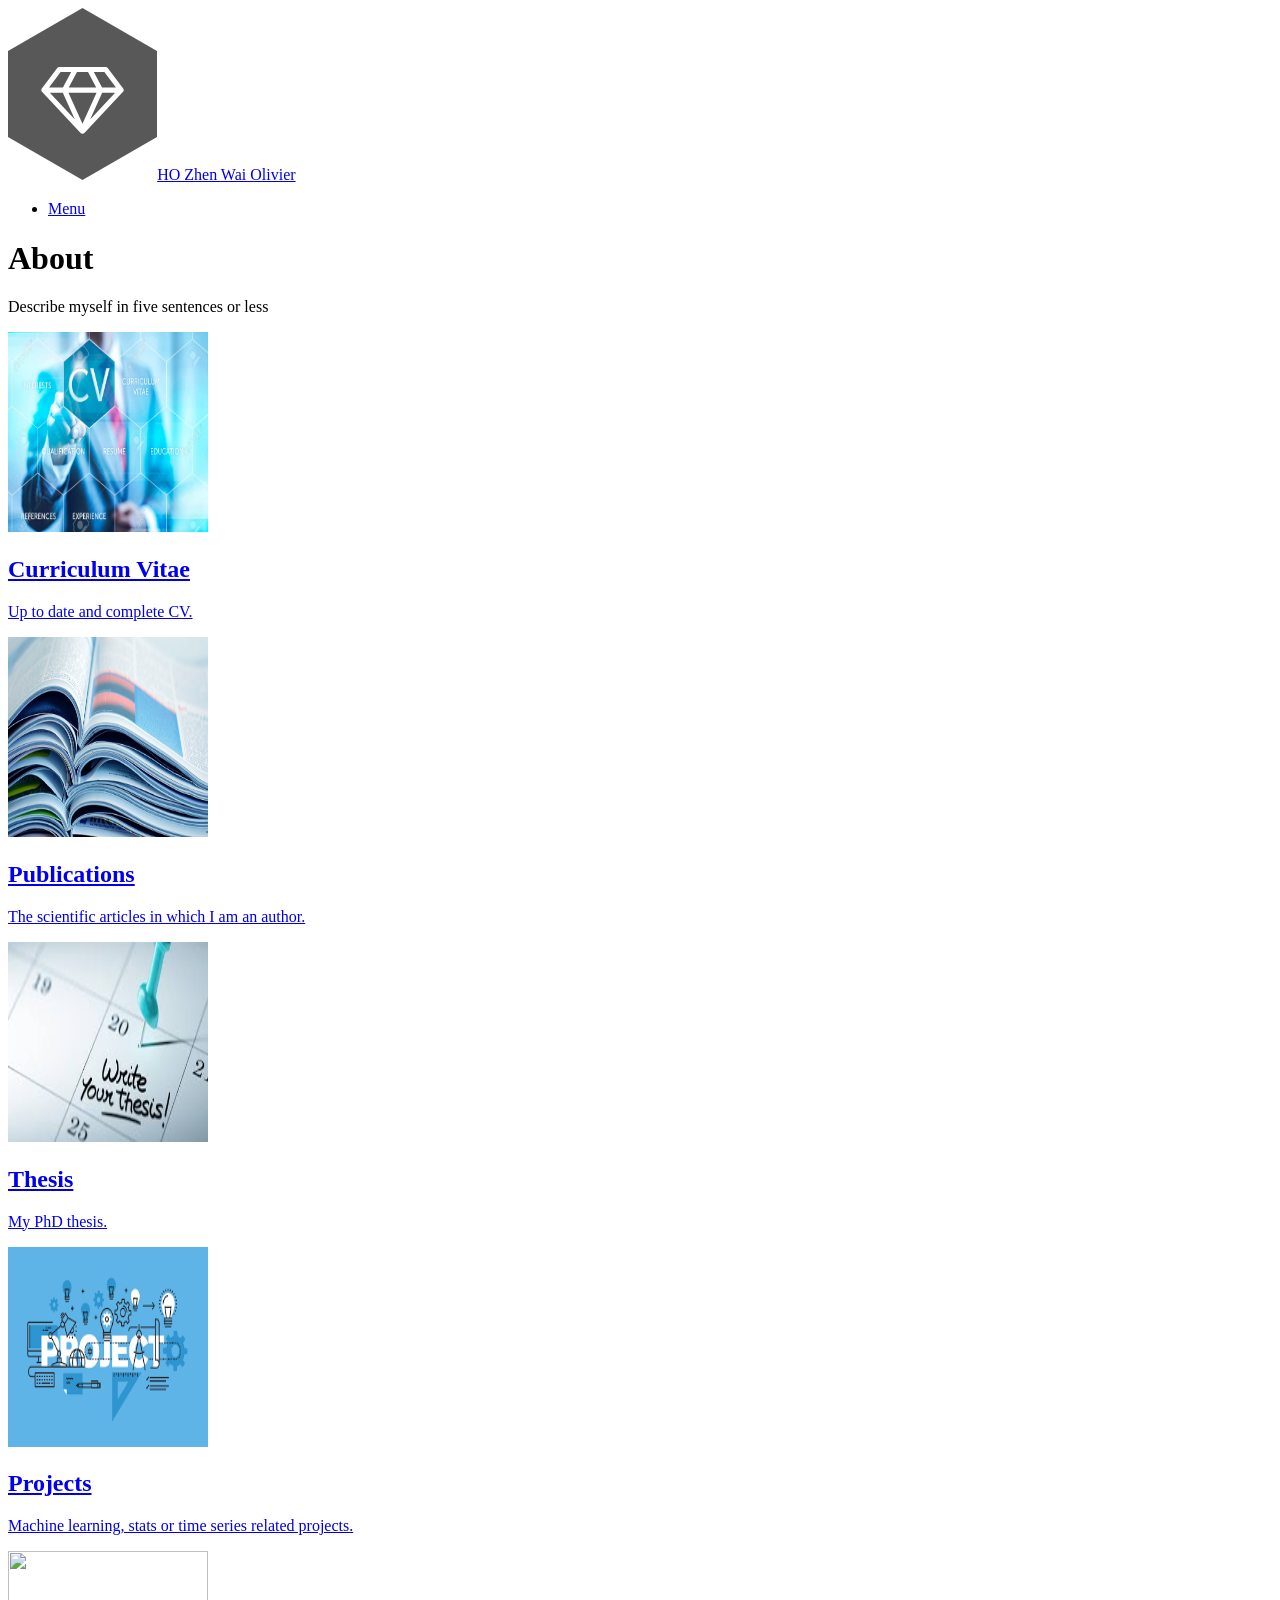
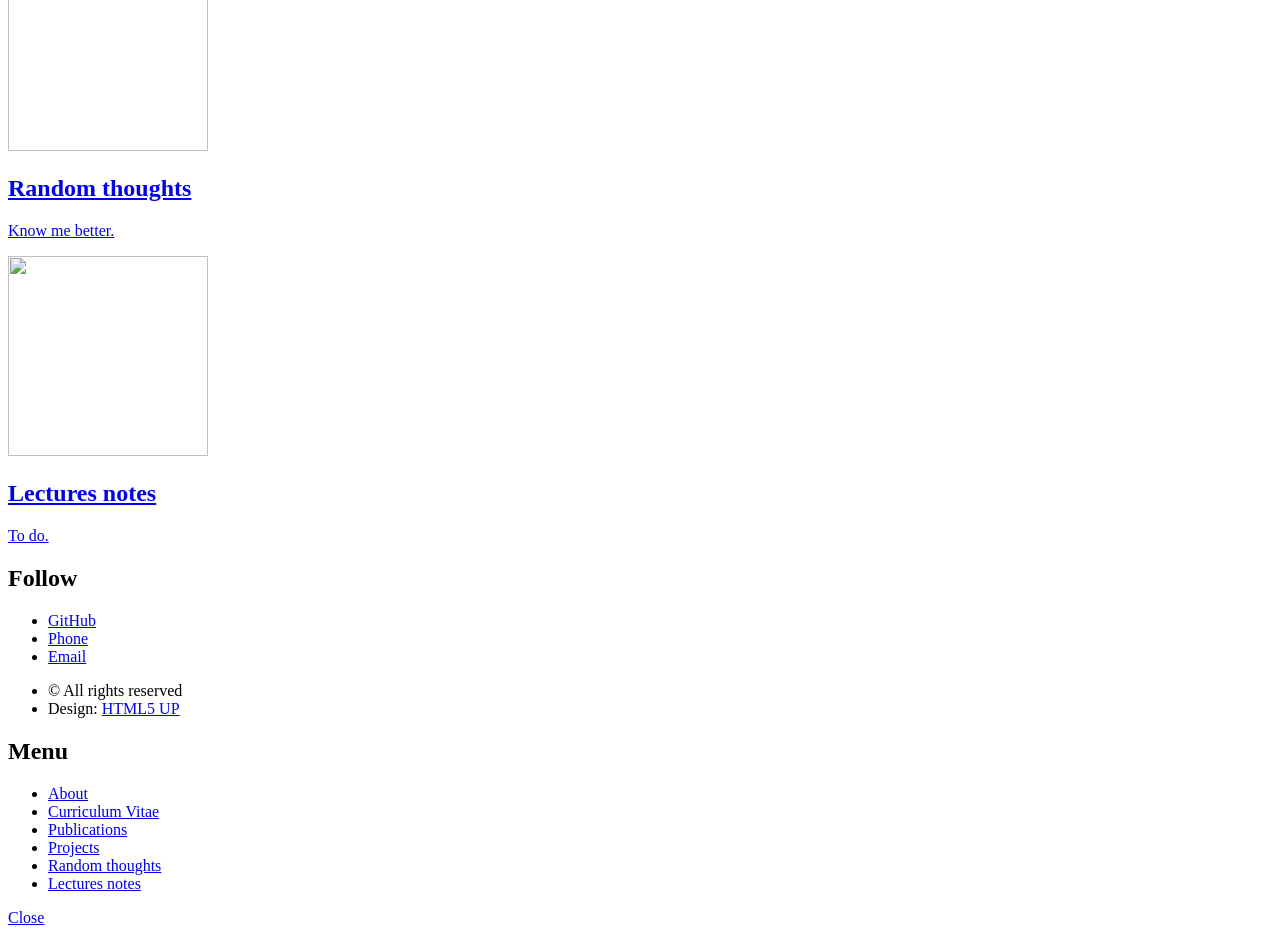
==== commit 45c1306e: "update02" ====
--- a/index.html
+++ b/index.html
@@ -58,7 +58,7 @@
 							<section class="tiles">
 								<article class="style1">
 									<span class="image">
-										<img width="400px" height="400px" src="images/resume01.jpg" alt="" />
+										<img width="200px" height="200px" src="images/resume01.jpg" alt="" />
 									</span>
 									<a href="CV.html">
 										<h2>Curriculum Vitae</h2>
@@ -69,7 +69,7 @@
 								</article>
 								<article class="style2">
 									<span class="image">
-										<img width="400px" height="400px" src="images/publications01.jpg" alt="" />
+										<img width="200px" height="200px" src="images/publications01.jpg" alt="" />
 									</span>
 									<a href="publications.html">
 										<h2>Publications</h2>
@@ -80,7 +80,7 @@
 								</article>
 								<article class="style2">
 									<span class="image">
-										<img width="400px" height="400px" src="images/thesis.jpg" alt="" />
+										<img width="200px" height="200px" src="images/thesis.jpg" alt="" />
 									</span>
 									<a href="thesis.html">
 										<h2>Thesis</h2>
@@ -91,7 +91,7 @@
 								</article>
 								<article class="style3">
 									<span class="image">
-										<img src="images/pic03.jpg" alt="" />
+										<img width="200px" height="200px" src="images/project.png" alt="" />
 									</span>
 									<a href="projects.html">
 										<h2>Projects</h2>
@@ -102,7 +102,7 @@
 								</article>
 								<article class="style4">
 									<span class="image">
-										<img src="images/pic04.jpg" alt="" />
+										<img width="200px" height="200px" src="images/wordcloud" alt="" />
 									</span>
 									<a href="generic.html">
 										<h2>Random thoughts</h2>
@@ -113,7 +113,7 @@
 								</article>
 								<article class="style5">
 									<span class="image">
-										<img src="images/pic05.jpg" alt="" />
+										<img width="200px" height="200px" src="images/notes" alt="" />
 									</span>
 									<a href="lectures.html">
 										<h2>Lectures notes</h2>
@@ -160,7 +160,7 @@
 									<li><a href="https://github.com/HOZHENWAI" class="icon brands style2 fa-github"><span class="label">GitHub</span></a></li>
 									<!--<li><a href="#" class="icon brands style2 fa-500px"><span class="label">500px</span></a></li>-->
 									<li><a href="tel:+33787084954" class="icon solid style2 fa-phone"><span class="label">Phone</span></a></li>
-									<li><a href="email:hozhenwai@gmail.com"  class="icon solid style2 fa-envelope"><span class="label">Email</span></a></li>
+									<li><a href="mailto:hozhenwai@gmail.com"  class="icon solid style2 fa-envelope"><span class="label">Email</span></a></li>
 								</ul>
 							</section>
 							<ul class="copyright">
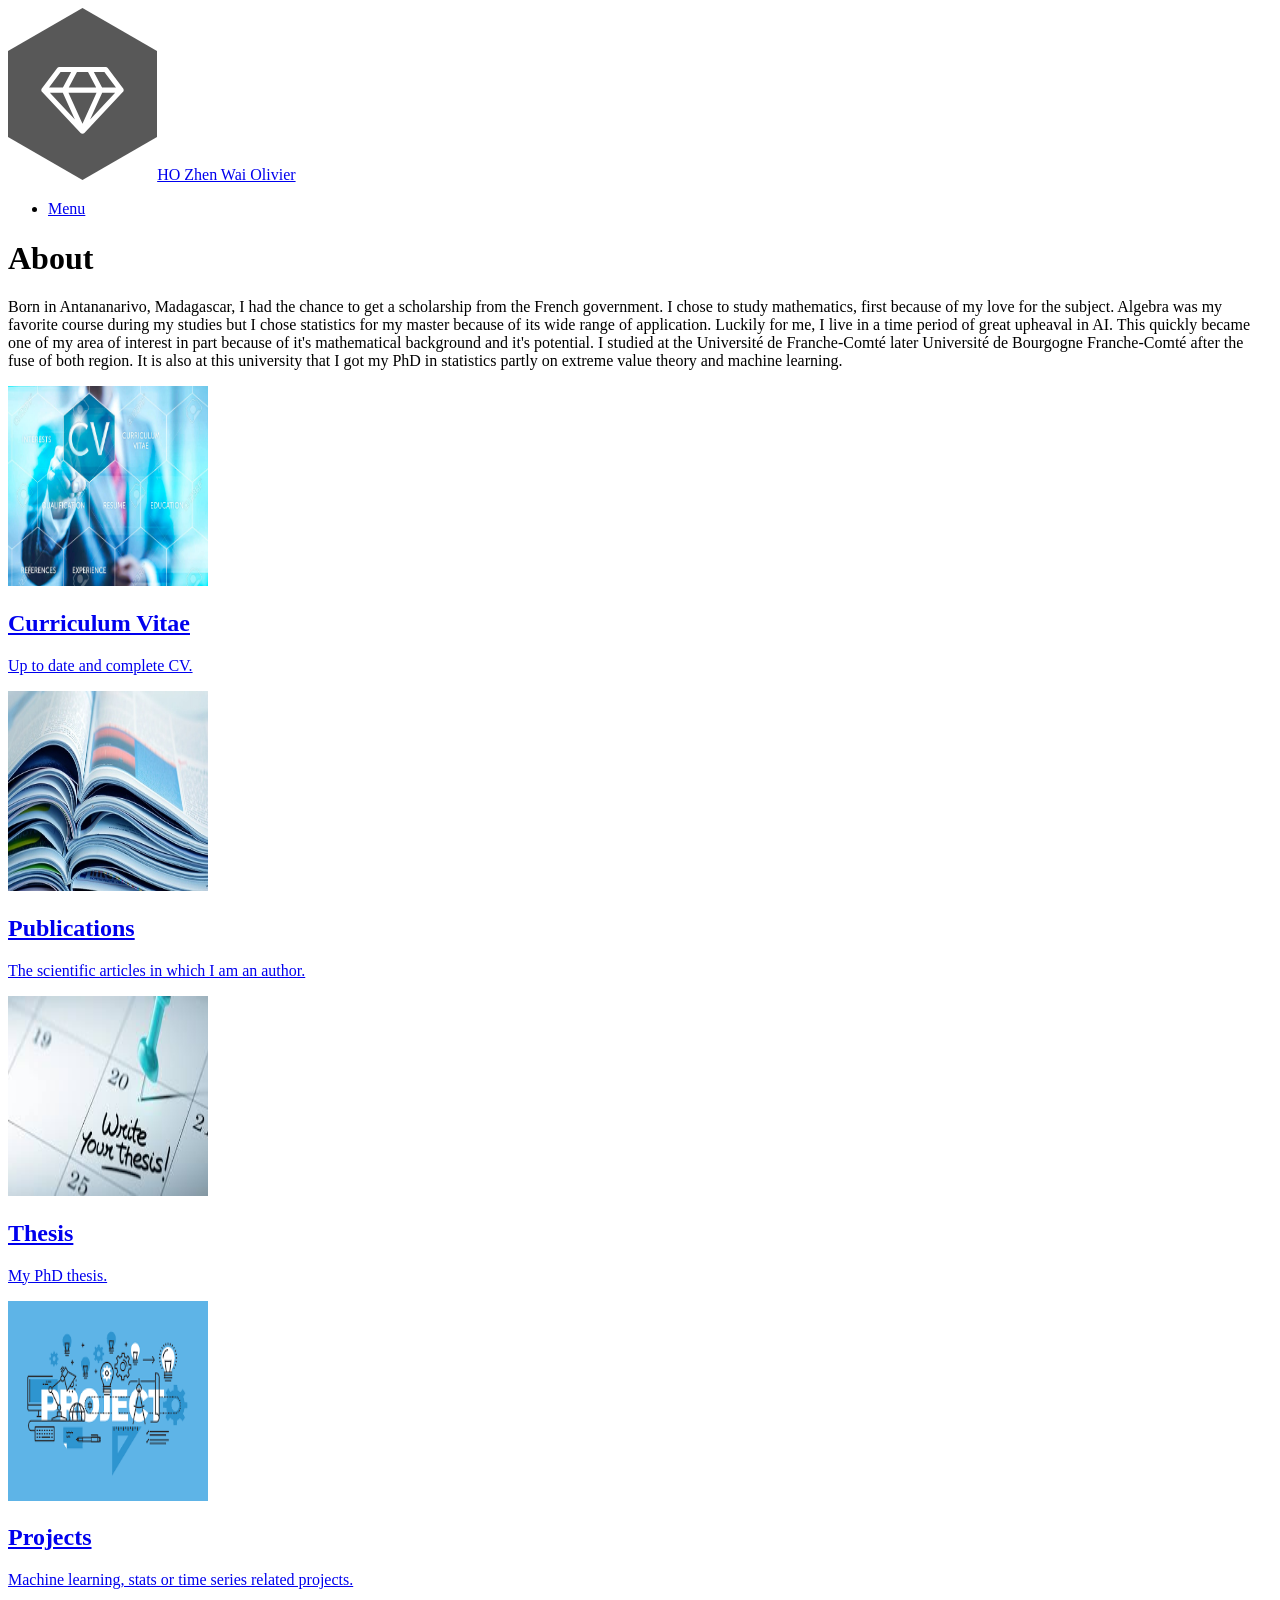
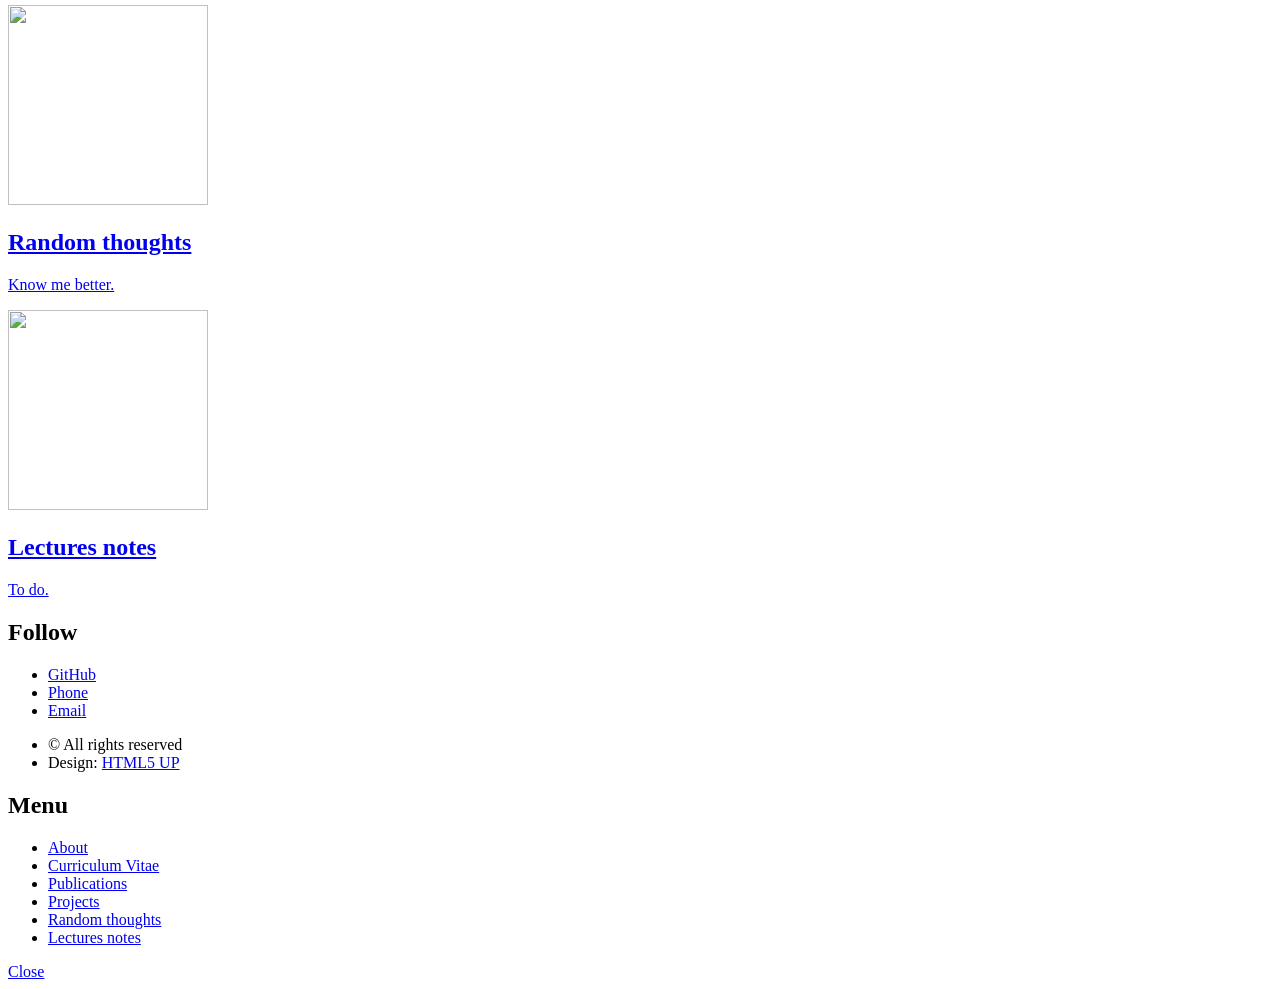
==== commit a852adc8: "Update CV" ====
--- a/index.html
+++ b/index.html
@@ -40,10 +40,10 @@
 						<h2>Menu</h2>
 						<ul>
 							<li><a href="index.html">About</a></li>
-							<li><a href="CV.html"> Curriculum Vitae </a></li>
+							<li><a href="cv.html"> Curriculum Vitae </a></li>
 							<li><a href="publications.html">Publications</a></li>
 							<li><a href="projects.html">Projects</a></li>
-							<li><a href="generic.html">Random thoughts</a></li>
+							<li><a href="thoughts.html">Random thoughts</a></li>
 							<li><a href="lectures.html">Lectures notes</a></li>
 						</ul>
 					</nav>
@@ -53,14 +53,14 @@
 						<div class="inner">
 							<header>
 								<h1>About</h1>
-								<p>Describe myself in five sentences or less</p>
+								<p> Born in Antananarivo, Madagascar, I had the chance to get a scholarship from the French government. I chose to study mathematics, first because of my love for the subject. Algebra was my favorite course during my studies but I chose statistics for my master because of its wide range of application. Luckily for me, I live in a time period of great upheaval in AI. This quickly became one of my area of interest in part because of it's mathematical background and it's potential. I studied at the Université de Franche-Comté later Université de Bourgogne Franche-Comté after the fuse of both region. It is also at this university that I got my PhD in statistics partly on extreme value theory and machine learning.  </p>
 							</header>
 							<section class="tiles">
 								<article class="style1">
 									<span class="image">
 										<img width="200px" height="200px" src="images/resume01.jpg" alt="" />
 									</span>
-									<a href="CV.html">
+									<a href="cv.html">
 										<h2>Curriculum Vitae</h2>
 										<div class="content">
 											<p>Up to date and complete CV.</p>
@@ -104,7 +104,7 @@
 									<span class="image">
 										<img width="200px" height="200px" src="images/wordcloud" alt="" />
 									</span>
-									<a href="generic.html">
+									<a href="thoughts.html">
 										<h2>Random thoughts</h2>
 										<div class="content">
 											<p>Know me better.</p>
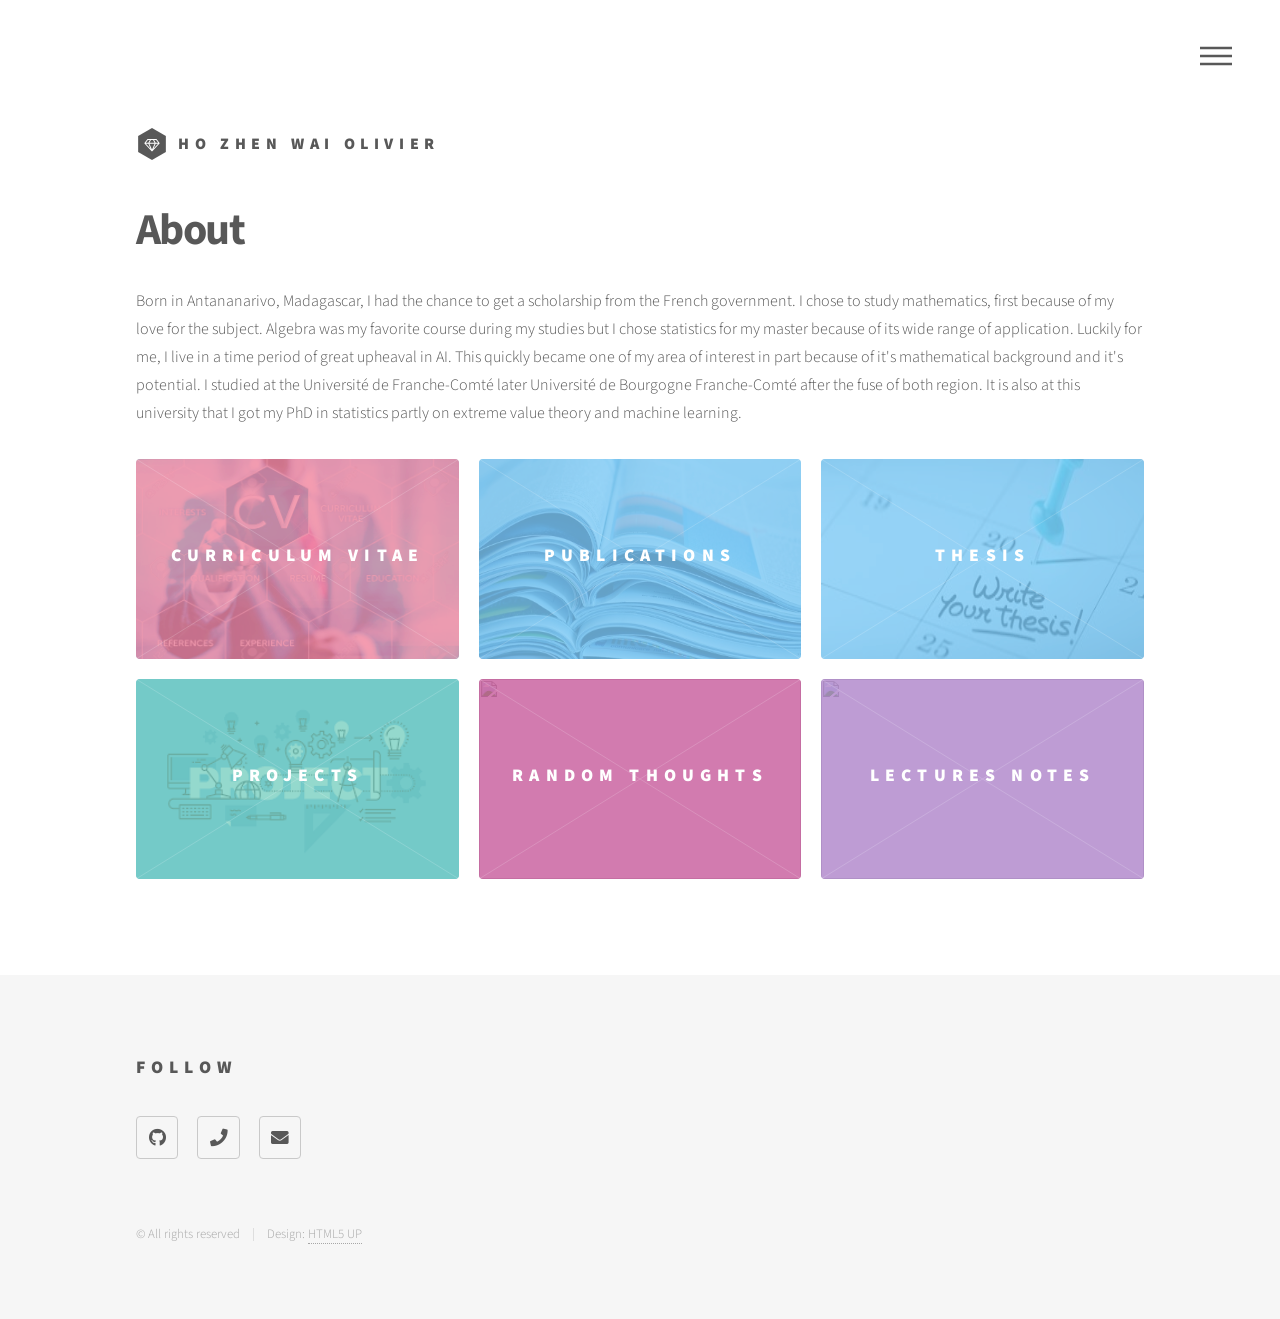
==== commit dccb3a43: "Better CV style" ====
--- a/index.html
+++ b/index.html
@@ -40,7 +40,7 @@
 						<h2>Menu</h2>
 						<ul>
 							<li><a href="index.html">About</a></li>
-							<li><a href="cv.html"> Curriculum Vitae </a></li>
+							<li><a href="cv_wa.html"> Curriculum Vitae </a></li>
 							<li><a href="publications.html">Publications</a></li>
 							<li><a href="projects.html">Projects</a></li>
 							<li><a href="thoughts.html">Random thoughts</a></li>
@@ -60,7 +60,7 @@
 									<span class="image">
 										<img width="200px" height="200px" src="images/resume01.jpg" alt="" />
 									</span>
-									<a href="cv.html">
+									<a href="cv_wa.html">
 										<h2>Curriculum Vitae</h2>
 										<div class="content">
 											<p>Up to date and complete CV.</p>
@@ -129,8 +129,8 @@
 				<!-- Footer -->
 					<footer id="footer">
 						<div class="inner">
-							<section>
-<!--							<h2>Get in touch</h2>
+<!--							<section>
+							<h2>Get in touch</h2>
 								<form method="post" action="#">
 									<div class="fields">
 										<div class="field half">
--- a/assets/css/main.css
+++ b/assets/css/main.css
@@ -71,6 +71,7 @@
 	-ms-appearance: none;
 	appearance: none;
 }
+
 
 /* Basic */
 
@@ -3326,4 +3327,50 @@
 				padding: 0 1.25em;
 			}
 
-		}+		}
+/* Added */
+
+
+
+.sectionTitle {
+	float: left;
+	width: 25%;
+}
+
+.sectionContent {
+	float: right;
+	width: 72.5%;
+}
+
+.sectionTitle h1 {
+	font-family: 'Rokkitt', Helvetica, Arial, sans-serif;
+	font-style: italic;
+	font-size: 1.5em;
+	color: #cf8a05;
+}
+
+.sectionContent h2 {
+	font-family: 'Rokkitt', Helvetica, Arial, sans-serif;
+	font-size: 1.5em;
+	margin-bottom: -2px;
+}
+
+.subDetails {
+	font-size: 0.8em;
+	font-style: italic;
+	margin-bottom: 3px;
+}
+
+.keySkills {
+	list-style-type: none;
+	-moz-column-count:3;
+	-webkit-column-count:3;
+	column-count:3;
+	margin-bottom: 20px;
+	font-size: 1em;
+	color: #444;
+}
+
+.keySkills ul li {
+	margin-bottom: 3px;
+}
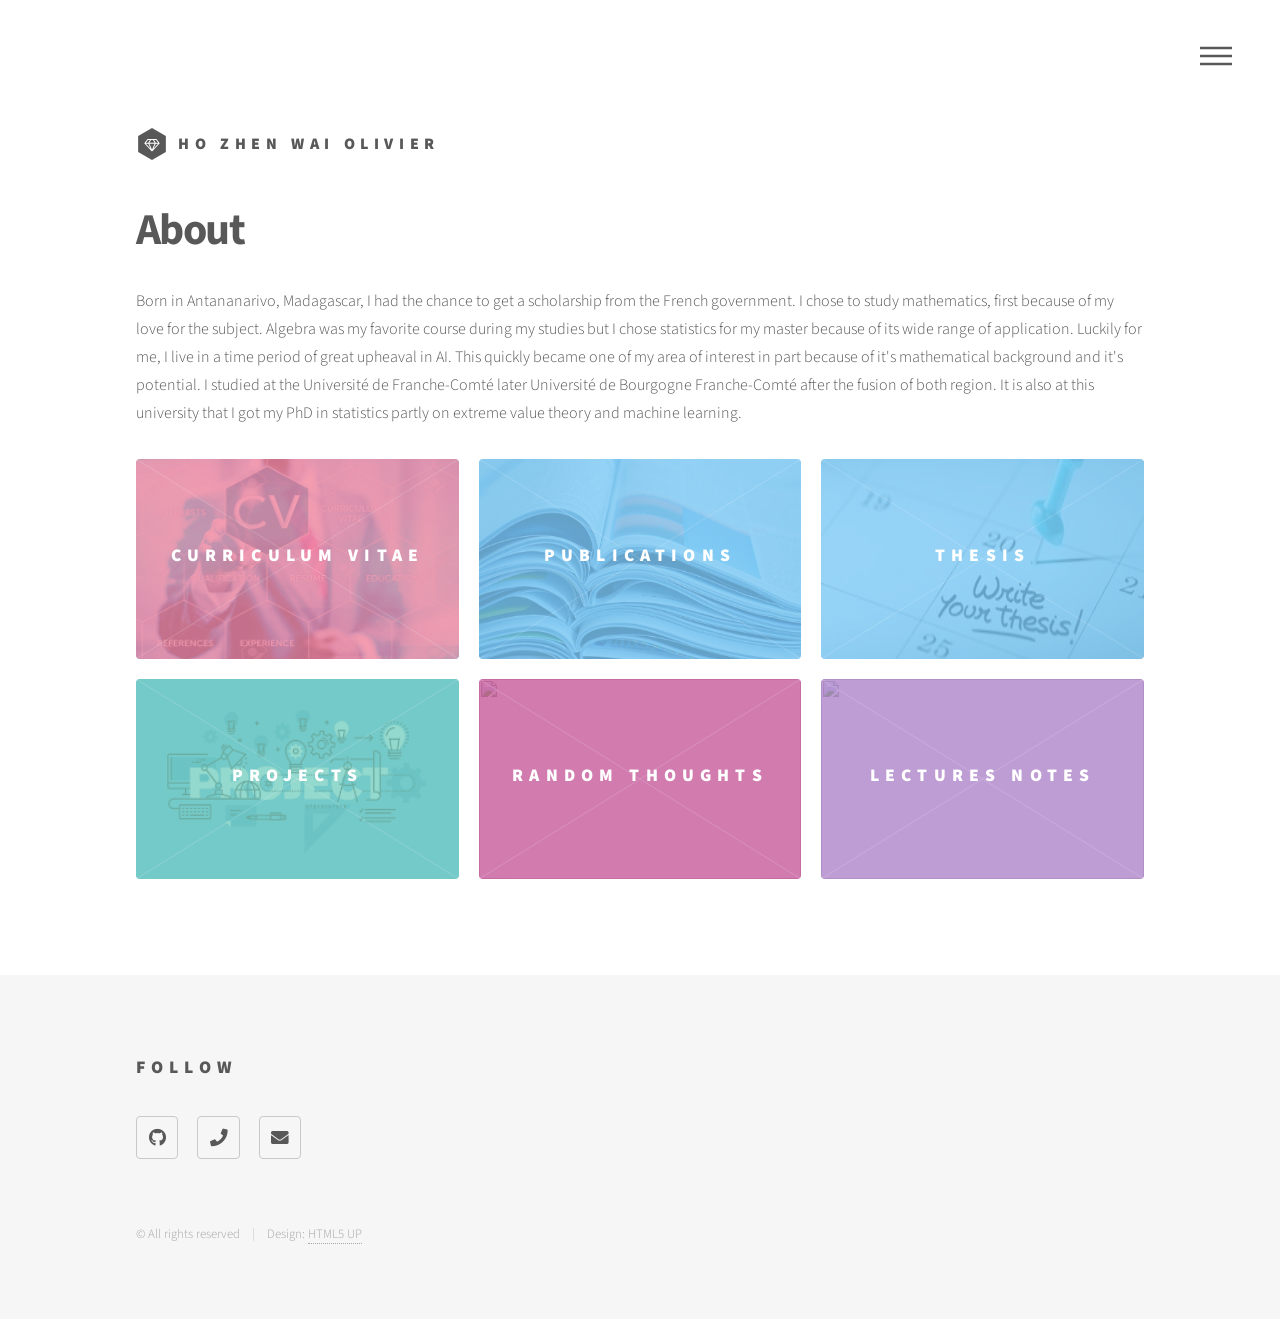
==== commit 22891af9: "my heart will go on ~~" ====
--- a/index.html
+++ b/index.html
@@ -53,7 +53,7 @@
 						<div class="inner">
 							<header>
 								<h1>About</h1>
-								<p> Born in Antananarivo, Madagascar, I had the chance to get a scholarship from the French government. I chose to study mathematics, first because of my love for the subject. Algebra was my favorite course during my studies but I chose statistics for my master because of its wide range of application. Luckily for me, I live in a time period of great upheaval in AI. This quickly became one of my area of interest in part because of it's mathematical background and it's potential. I studied at the Université de Franche-Comté later Université de Bourgogne Franche-Comté after the fuse of both region. It is also at this university that I got my PhD in statistics partly on extreme value theory and machine learning.  </p>
+								<p> Born in Antananarivo, Madagascar, I had the chance to get a scholarship from the French government. I chose to study mathematics, first because of my love for the subject. Algebra was my favorite course during my studies but I chose statistics for my master because of its wide range of application. Luckily for me, I live in a time period of great upheaval in AI. This quickly became one of my area of interest in part because of it's mathematical background and it's potential. I studied at the Université de Franche-Comté later Université de Bourgogne Franche-Comté after the fusion of both region. It is also at this university that I got my PhD in statistics partly on extreme value theory and machine learning.  </p>
 							</header>
 							<section class="tiles">
 								<article class="style1">
--- a/assets/css/main.css
+++ b/assets/css/main.css
@@ -3331,6 +3331,11 @@
 /* Added */
 
 
+#mainArea {
+	padding: 0 40px;
+}
+
+.clear {clear: both;}
 
 .sectionTitle {
 	float: left;
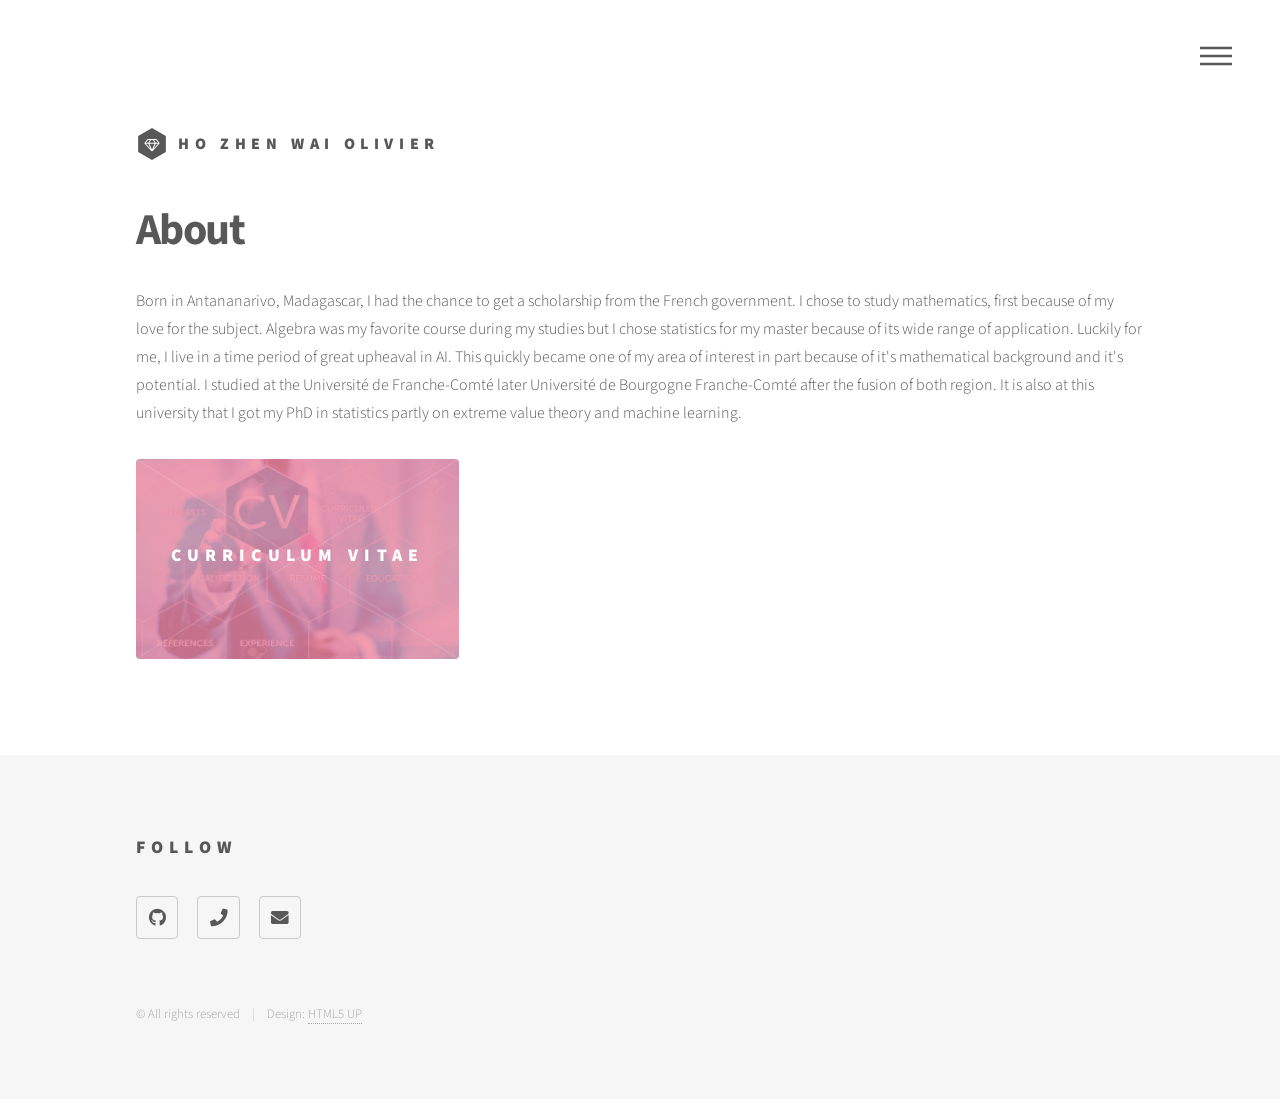
==== commit 70a6b869: "Update index.html" ====
--- a/index.html
+++ b/index.html
@@ -41,10 +41,6 @@
 						<ul>
 							<li><a href="index.html">About</a></li>
 							<li><a href="cv_wa.html"> Curriculum Vitae </a></li>
-							<li><a href="publications.html">Publications</a></li>
-							<li><a href="projects.html">Projects</a></li>
-							<li><a href="thoughts.html">Random thoughts</a></li>
-							<li><a href="lectures.html">Lectures notes</a></li>
 						</ul>
 					</nav>
 
@@ -67,7 +63,7 @@
 										</div>
 									</a>
 								</article>
-								<article class="style2">
+								<!--<article class="style2">
 									<span class="image">
 										<img width="200px" height="200px" src="images/publications01.jpg" alt="" />
 									</span>
@@ -121,7 +117,7 @@
 											<p>To do.</p>
 										</div>
 									</a>
-								</article>
+								</article>-->
 							</section>
 						</div>
 					</div>
--- a/assets/css/main.css
+++ b/assets/css/main.css
@@ -3329,6 +3329,22 @@
 
 		}
 /* Added */
+#toc_container {
+background: #f9f9f9 none repeat scroll 0 0;
+border: 1px solid #aaa;
+display: table;
+font-size: 85%;
+margin-bottom: 1em;
+padding: 20px;
+width: auto;
+}
+.toc_title {
+font-weight: 700;
+text-align: center;
+}
+#toc_container li, #toc_container ul, #toc_container ul li{
+list-style: outside none none !important;
+}
 
 
 #mainArea {
@@ -3378,4 +3394,4 @@
 
 .keySkills ul li {
 	margin-bottom: 3px;
-}+}
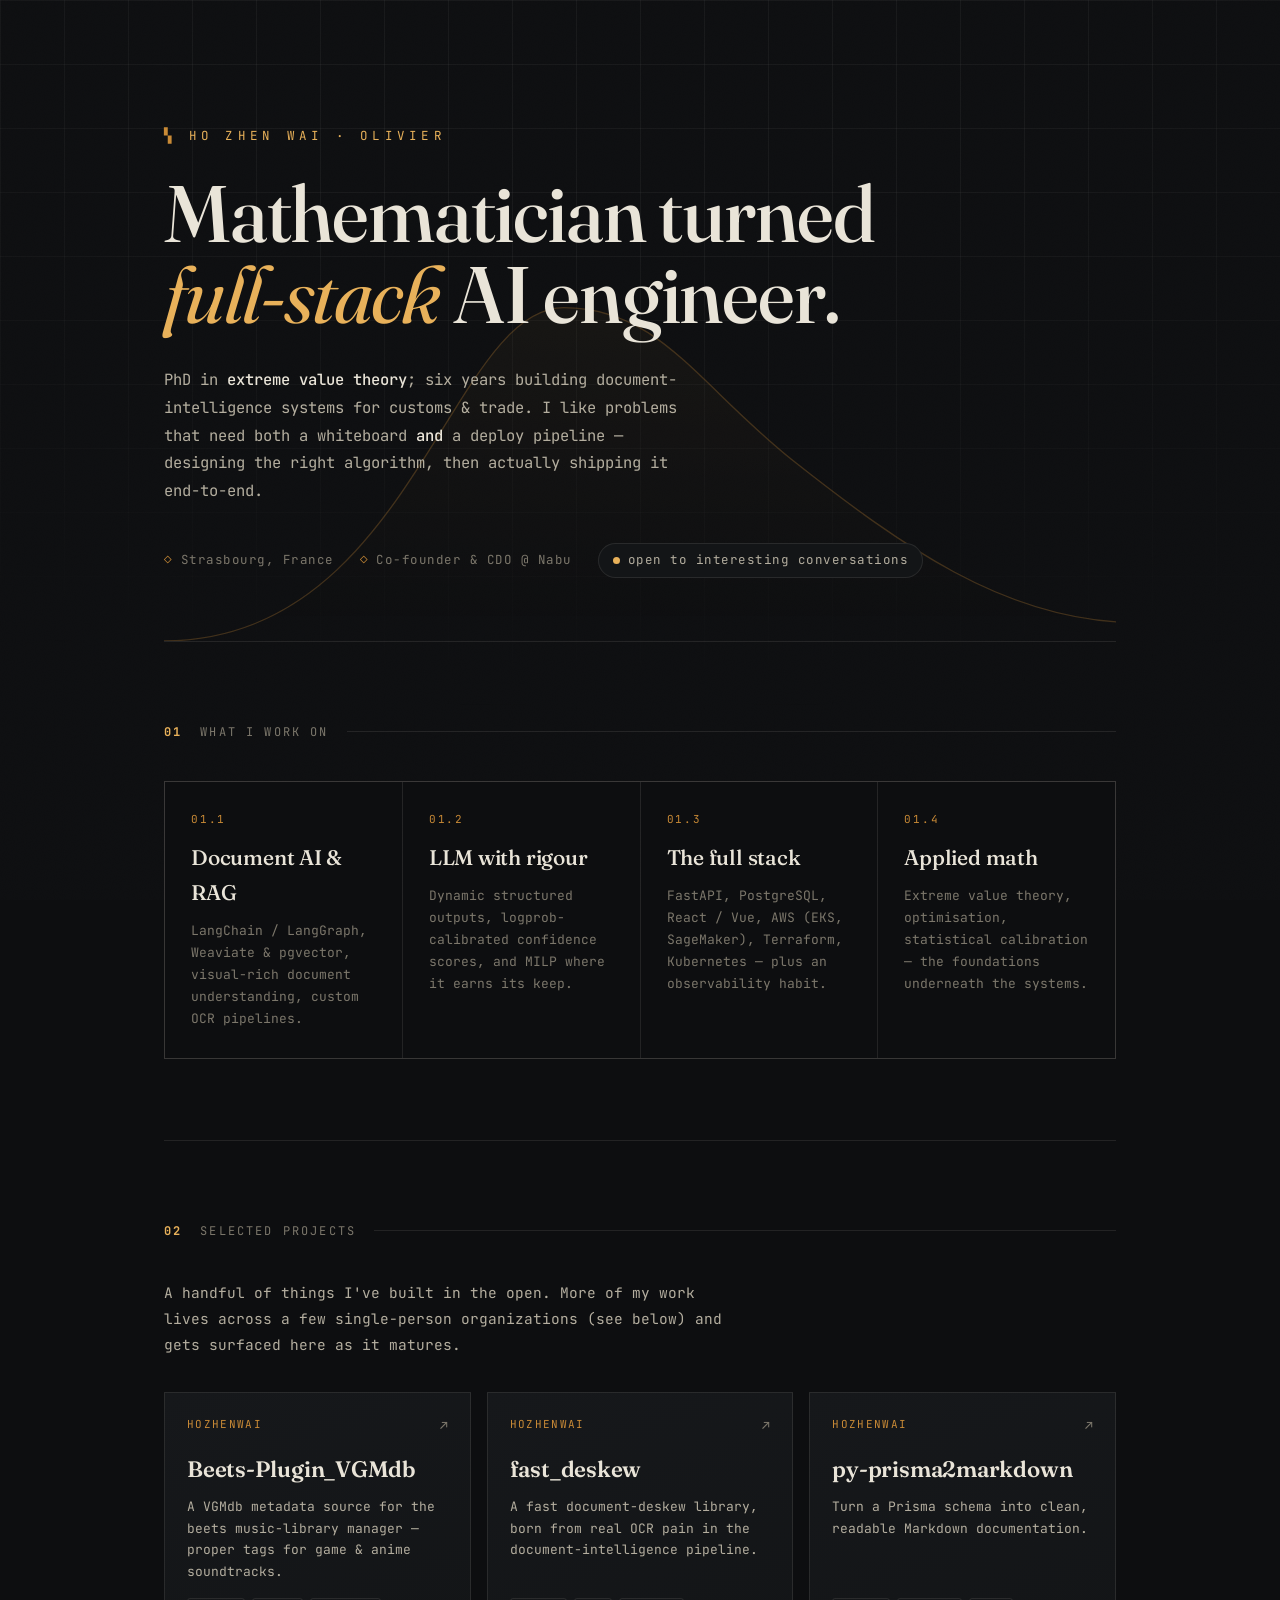
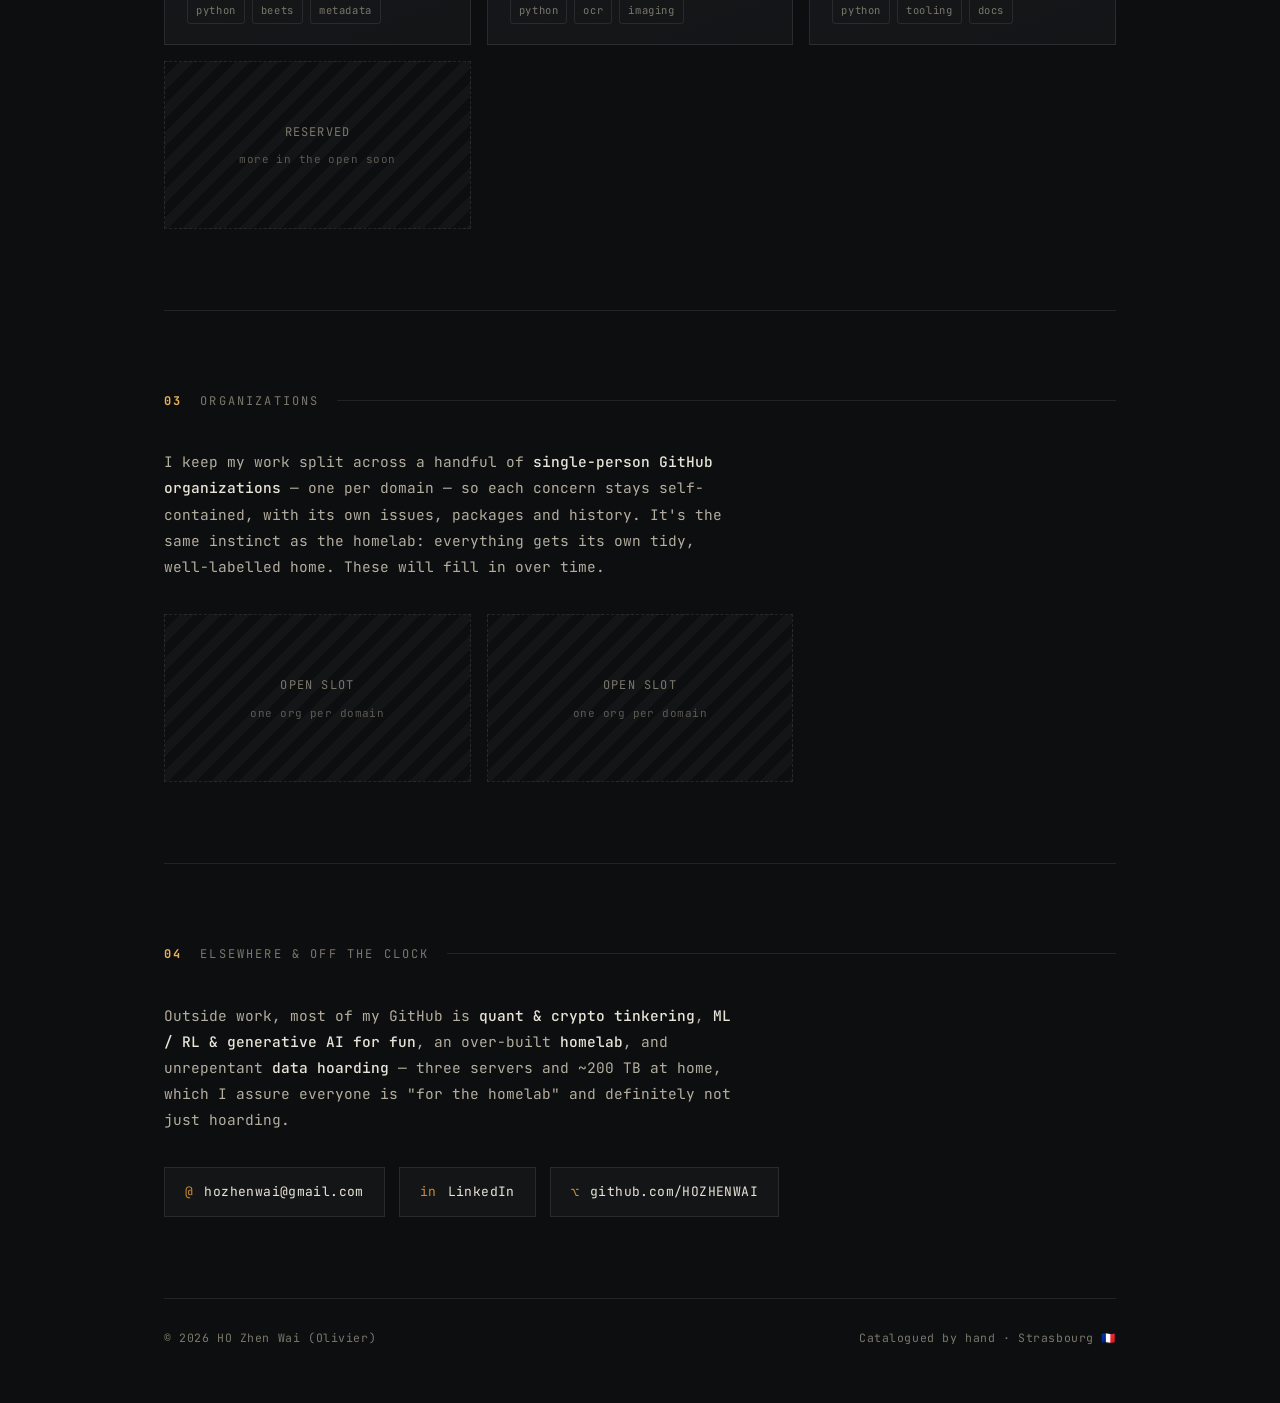
==== commit 8fd2a8aa: "Build personal landing page Add a single-file static landing page (dark archival/ledger aesthetic, F" ====
--- a/index.html
+++ b/index.html
@@ -1,178 +1,346 @@
-<!DOCTYPE HTML>
-<!--
-	Phantom by HTML5 UP
-	html5up.net | @ajlkn
-	Free for personal and commercial use under the CCA 3.0 license (html5up.net/license)
--->
-<html>
-	<head>
-		<title>About me</title>
-		<meta charset="utf-8" />
-		<meta name="viewport" content="width=device-width, initial-scale=1, user-scalable=no" />
-		<link rel="stylesheet" href="assets/css/main.css" />
-		<noscript><link rel="stylesheet" href="assets/css/noscript.css" /></noscript>
-	</head>
-	<body class="is-preload">
-		<!-- Wrapper -->
-			<div id="wrapper">
-
-				<!-- Header -->
-					<header id="header">
-						<div class="inner">
-
-							<!-- Logo -->
-								<a href="index.html" class="logo">
-									<span class="symbol"><img src="images/logo.svg" alt="" /></span><span class="title">HO Zhen Wai Olivier</span>
-								</a>
-
-							<!-- Nav -->
-								<nav>
-									<ul>
-										<li><a href="#menu">Menu</a></li>
-									</ul>
-								</nav>
-
-						</div>
-					</header>
-
-				<!-- Menu -->
-					<nav id="menu">
-						<h2>Menu</h2>
-						<ul>
-							<li><a href="index.html">About</a></li>
-							<li><a href="cv_wa.html"> Curriculum Vitae </a></li>
-						</ul>
-					</nav>
-
-				<!-- Main -->
-					<div id="main">
-						<div class="inner">
-							<header>
-								<h1>About</h1>
-								<p> Born in Antananarivo, Madagascar, I had the chance to get a scholarship from the French government. I chose to study mathematics, first because of my love for the subject. Algebra was my favorite course during my studies but I chose statistics for my master because of its wide range of application. Luckily for me, I live in a time period of great upheaval in AI. This quickly became one of my area of interest in part because of it's mathematical background and it's potential. I studied at the Université de Franche-Comté later Université de Bourgogne Franche-Comté after the fusion of both region. It is also at this university that I got my PhD in statistics partly on extreme value theory and machine learning.  </p>
-							</header>
-							<section class="tiles">
-								<article class="style1">
-									<span class="image">
-										<img width="200px" height="200px" src="images/resume01.jpg" alt="" />
-									</span>
-									<a href="cv_wa.html">
-										<h2>Curriculum Vitae</h2>
-										<div class="content">
-											<p>Up to date and complete CV.</p>
-										</div>
-									</a>
-								</article>
-								<!--<article class="style2">
-									<span class="image">
-										<img width="200px" height="200px" src="images/publications01.jpg" alt="" />
-									</span>
-									<a href="publications.html">
-										<h2>Publications</h2>
-										<div class="content">
-											<p>The scientific articles in which I am an author.</p>
-										</div>
-									</a>
-								</article>
-								<article class="style2">
-									<span class="image">
-										<img width="200px" height="200px" src="images/thesis.jpg" alt="" />
-									</span>
-									<a href="thesis.html">
-										<h2>Thesis</h2>
-										<div class="content">
-											<p>My PhD thesis.</p>
-										</div>
-									</a>
-								</article>
-								<article class="style3">
-									<span class="image">
-										<img width="200px" height="200px" src="images/project.png" alt="" />
-									</span>
-									<a href="projects.html">
-										<h2>Projects</h2>
-										<div class="content">
-											<p>Machine learning, stats or time series related projects.</p>
-										</div>
-									</a>
-								</article>
-								<article class="style4">
-									<span class="image">
-										<img width="200px" height="200px" src="images/wordcloud" alt="" />
-									</span>
-									<a href="thoughts.html">
-										<h2>Random thoughts</h2>
-										<div class="content">
-											<p>Know me better.</p>
-										</div>
-									</a>
-								</article>
-								<article class="style5">
-									<span class="image">
-										<img width="200px" height="200px" src="images/notes" alt="" />
-									</span>
-									<a href="lectures.html">
-										<h2>Lectures notes</h2>
-										<div class="content">
-											<p>To do.</p>
-										</div>
-									</a>
-								</article>-->
-							</section>
-						</div>
-					</div>
-
-				<!-- Footer -->
-					<footer id="footer">
-						<div class="inner">
-<!--							<section>
-							<h2>Get in touch</h2>
-								<form method="post" action="#">
-									<div class="fields">
-										<div class="field half">
-											<input type="text" name="name" id="name" placeholder="Name" />
-										</div>
-										<div class="field half">
-											<input type="email" name="email" id="email" placeholder="Email" />
-										</div>
-										<div class="field">
-											<textarea name="message" id="message" placeholder="Message"></textarea>
-										</div>
-									</div>
-									<ul class="actions">
-										<li><input type="submit" value="Send" class="primary" /></li>
-									</ul>
-								</form>
-							</section>
-							Not sure it works on GitHub
-						-->
-							<section>
-								<h2>Follow</h2>
-								<ul class="icons">
-									<!--<li><a href="#" class="icon brands style2 fa-twitter"><span class="label">Twitter</span></a></li>-->
-									<!--<li><a href="#" class="icon brands style2 fa-facebook-f"><span class="label">Facebook</span></a></li>-->
-									<!--<li><a href="#" class="icon brands style2 fa-instagram"><span class="label">Instagram</span></a></li>-->
-									<!--<li><a href="#" class="icon brands style2 fa-dribbble"><span class="label">Dribbble</span></a></li>-->
-									<li><a href="https://github.com/HOZHENWAI" class="icon brands style2 fa-github"><span class="label">GitHub</span></a></li>
-									<!--<li><a href="#" class="icon brands style2 fa-500px"><span class="label">500px</span></a></li>-->
-									<li><a href="tel:+33787084954" class="icon solid style2 fa-phone"><span class="label">Phone</span></a></li>
-									<li><a href="mailto:hozhenwai@gmail.com"  class="icon solid style2 fa-envelope"><span class="label">Email</span></a></li>
-								</ul>
-							</section>
-							<ul class="copyright">
-								<li>&copy; All rights reserved</li><li>Design: <a href="http://html5up.net">HTML5 UP</a></li>
-							</ul>
-						</div>
-					</footer>
-
-			</div>
-
-		<!-- Scripts -->
-			<script src="assets/js/jquery.min.js"></script>
-			<script src="assets/js/browser.min.js"></script>
-			<script src="assets/js/breakpoints.min.js"></script>
-			<script src="assets/js/util.js"></script>
-			<script src="assets/js/main.js"></script>
-
-	</body>
+<!DOCTYPE html>
+<html lang="en">
+<head>
+<meta charset="UTF-8">
+<meta name="viewport" content="width=device-width, initial-scale=1.0">
+<title>HO Zhen Wai — Olivier · Mathematician & AI Engineer</title>
+<meta name="description" content="HO Zhen Wai (Olivier) — mathematician turned full-stack AI engineer. Document AI, LLM systems, quant tinkering, and an over-built homelab.">
+
+<!-- ===================================================================
+     TO ADD A PROJECT OR AN ORGANIZATION LATER:
+     Scroll to the <script> block near the bottom. Just append an object
+     to the PROJECTS or ORGS array — the page renders the cards for you.
+     Copy a "reserved: true" card to keep a slot warm, or fill one in.
+==================================================================== -->
+
+<link rel="preconnect" href="https://fonts.googleapis.com">
+<link rel="preconnect" href="https://fonts.gstatic.com" crossorigin>
+<link href="https://fonts.googleapis.com/css2?family=Fraunces:ital,opsz,wght@0,9..144,400;0,9..144,500;0,9..144,600;1,9..144,400&family=JetBrains+Mono:wght@400;500;700&display=swap" rel="stylesheet">
+
+<style>
+  :root {
+    --ink:        #0d0e10;
+    --ink-2:      #131517;
+    --panel:      #16181b;
+    --line:       rgba(232, 227, 216, 0.10);
+    --line-soft:  rgba(232, 227, 216, 0.05);
+    --paper:      #e9e4d8;
+    --paper-dim:  #b4ae9f;
+    --muted:      #7c776b;
+    --amber:      #e8b15a;
+    --amber-deep: #c98a36;
+    --rust:       #c46a4a;
+    --maxw:       1080px;
+    --gut:        clamp(20px, 5vw, 64px);
+  }
+
+  * { box-sizing: border-box; margin: 0; padding: 0; }
+
+  html { scroll-behavior: smooth; }
+
+  body {
+    background: var(--ink);
+    color: var(--paper);
+    font-family: 'JetBrains Mono', ui-monospace, monospace;
+    font-size: 15px;
+    line-height: 1.65;
+    -webkit-font-smoothing: antialiased;
+    overflow-x: hidden;
+  }
+
+  /* ---- atmosphere: grid + grain ---- */
+  body::before {
+    content: "";
+    position: fixed; inset: 0;
+    background-image:
+      linear-gradient(var(--line-soft) 1px, transparent 1px),
+      linear-gradient(90deg, var(--line-soft) 1px, transparent 1px);
+    background-size: 64px 64px;
+    mask-image: radial-gradient(ellipse 120% 90% at 50% 0%, #000 30%, transparent 90%);
+    pointer-events: none; z-index: 0;
+  }
+  body::after {
+    content: "";
+    position: fixed; inset: 0;
+    background-image: url("data:image/svg+xml,%3Csvg xmlns='http://www.w3.org/2000/svg' width='180' height='180'%3E%3Cfilter id='n'%3E%3CfeTurbulence type='fractalNoise' baseFrequency='0.9' numOctaves='2' stitchTiles='stitch'/%3E%3C/filter%3E%3Crect width='100%25' height='100%25' filter='url(%23n)' opacity='0.4'/%3E%3C/svg%3E");
+    opacity: 0.035; pointer-events: none; z-index: 0; mix-blend-mode: screen;
+  }
+
+  .wrap { position: relative; z-index: 1; max-width: var(--maxw); margin: 0 auto; padding: 0 var(--gut); }
+
+  a { color: inherit; text-decoration: none; }
+
+  /* ---- shared section scaffolding (the "ledger") ---- */
+  .sec { padding: clamp(56px, 9vh, 104px) 0; border-top: 1px solid var(--line); }
+  .sec-head {
+    display: flex; align-items: baseline; gap: 18px;
+    font-size: 12px; letter-spacing: 0.18em; text-transform: uppercase;
+    color: var(--muted); margin-bottom: 38px;
+  }
+  .sec-head .idx { color: var(--amber); font-weight: 700; }
+  .sec-head .rule { flex: 1; height: 1px; background: var(--line); transform: translateY(-4px); }
+
+  /* ============ HERO ============ */
+  header { position: relative; padding: clamp(64px, 14vh, 150px) 0 clamp(40px, 7vh, 76px); }
+
+  .curve { position: absolute; inset: 0; width: 100%; height: 100%; pointer-events: none; z-index: 0; opacity: 0.55; }
+  .curve path { fill: none; stroke: var(--amber-deep); stroke-width: 1.4; opacity: 0.5;
+    stroke-dasharray: 1400; stroke-dashoffset: 1400; animation: draw 2.6s 0.3s cubic-bezier(.2,.7,.2,1) forwards; }
+  .curve .fillpath { fill: url(#g); stroke: none; opacity: 0; animation: fadein 1.6s 1.6s ease forwards; }
+  @keyframes draw { to { stroke-dashoffset: 0; } }
+  @keyframes fadein { to { opacity: 0.5; } }
+
+  .eyebrow {
+    position: relative; z-index: 1;
+    font-size: 12.5px; letter-spacing: 0.34em; text-transform: uppercase;
+    color: var(--amber); margin-bottom: 26px;
+  }
+  .eyebrow::before { content: "▚ "; color: var(--amber-deep); }
+
+  h1 {
+    position: relative; z-index: 1;
+    font-family: 'Fraunces', Georgia, serif;
+    font-weight: 500; font-optical-sizing: auto;
+    font-size: clamp(2.5rem, 7vw, 5rem); line-height: 1.02;
+    letter-spacing: -0.015em; max-width: 16ch; margin-bottom: 30px;
+  }
+  h1 em { font-style: italic; color: var(--amber); font-weight: 400; }
+
+  .lede {
+    position: relative; z-index: 1;
+    max-width: 60ch; color: var(--paper-dim); font-size: 15.5px; line-height: 1.8;
+  }
+  .lede b { color: var(--paper); font-weight: 500; }
+
+  .meta {
+    position: relative; z-index: 1;
+    display: flex; flex-wrap: wrap; gap: 12px 26px; align-items: center;
+    margin-top: 38px; font-size: 12.5px; letter-spacing: 0.04em; color: var(--muted);
+  }
+  .meta span { display: inline-flex; align-items: center; gap: 8px; }
+  .meta .k { color: var(--amber-deep); }
+
+  .status {
+    display: inline-flex; align-items: center; gap: 9px;
+    border: 1px solid var(--line); border-radius: 100px; padding: 6px 14px;
+    color: var(--paper-dim); background: var(--ink-2);
+  }
+  .dot { width: 7px; height: 7px; border-radius: 50%; background: var(--amber);
+    box-shadow: 0 0 0 0 rgba(232,177,90,.6); animation: pulse 2.4s infinite; }
+  @keyframes pulse { 0%{box-shadow:0 0 0 0 rgba(232,177,90,.5)} 70%{box-shadow:0 0 0 8px rgba(232,177,90,0)} 100%{box-shadow:0 0 0 0 rgba(232,177,90,0)} }
+
+  /* ============ FOCUS ============ */
+  .focus { display: grid; grid-template-columns: repeat(auto-fit, minmax(190px, 1fr)); gap: 1px; background: var(--line); border: 1px solid var(--line); }
+  .focus .cell { background: var(--ink); padding: 28px 26px; transition: background .35s ease; }
+  .focus .cell:hover { background: var(--ink-2); }
+  .focus .cell .no { font-size: 11px; letter-spacing: .16em; color: var(--amber-deep); }
+  .focus .cell h3 { font-family: 'Fraunces', serif; font-weight: 500; font-size: 1.32rem; margin: 12px 0 10px; letter-spacing: -0.01em; }
+  .focus .cell p { font-size: 13px; line-height: 1.7; color: var(--muted); }
+
+  /* ============ CARDS (projects + orgs) ============ */
+  .grid { display: grid; grid-template-columns: repeat(auto-fill, minmax(290px, 1fr)); gap: 16px; }
+  .lead-in { color: var(--paper-dim); max-width: 64ch; margin-bottom: 34px; font-size: 14.5px; line-height: 1.8; }
+  .lead-in b { color: var(--paper); font-weight: 500; }
+
+  .card {
+    position: relative; display: flex; flex-direction: column;
+    border: 1px solid var(--line); background: linear-gradient(160deg, var(--panel), var(--ink-2));
+    padding: 22px 22px 20px; min-height: 168px;
+    transition: transform .3s cubic-bezier(.2,.7,.2,1), border-color .3s ease, box-shadow .3s ease;
+  }
+  a.card:hover { transform: translateY(-4px); border-color: var(--amber-deep);
+    box-shadow: 0 14px 34px -22px rgba(232,177,90,.6), inset 0 0 0 1px rgba(232,177,90,.12); }
+  .card .top { display: flex; justify-content: space-between; align-items: flex-start; gap: 12px; }
+  .card .org { font-size: 11px; letter-spacing: .12em; text-transform: uppercase; color: var(--amber-deep); }
+  .card .arrow { font-size: 13px; color: var(--muted); transition: transform .3s ease, color .3s ease; }
+  a.card:hover .arrow { transform: translate(3px, -3px); color: var(--amber); }
+  .card h3 { font-family: 'Fraunces', serif; font-weight: 600; font-size: 1.4rem; margin: 14px 0 9px; letter-spacing: -0.01em; word-break: break-word; }
+  .card p { font-size: 13px; line-height: 1.65; color: var(--paper-dim); flex: 1; }
+  .tags { display: flex; flex-wrap: wrap; gap: 7px; margin-top: 16px; }
+  .tag { font-size: 10.5px; letter-spacing: .06em; color: var(--muted); border: 1px solid var(--line); padding: 3px 8px; border-radius: 3px; }
+
+  /* reserved / placeholder slots */
+  .card.reserved { background: repeating-linear-gradient(135deg, var(--ink) 0 10px, var(--ink-2) 10px 20px);
+    border-style: dashed; border-color: var(--line); justify-content: center; align-items: center; text-align: center; }
+  .card.reserved .ph { color: var(--muted); font-size: 12px; letter-spacing: .1em; text-transform: uppercase; }
+  .card.reserved .ph small { display: block; margin-top: 8px; letter-spacing: .04em; text-transform: none; color: rgba(124,119,107,.7); font-size: 11px; }
+
+  /* ============ ELSEWHERE ============ */
+  .links { display: flex; flex-wrap: wrap; gap: 14px; }
+  .lnk { display: inline-flex; align-items: center; gap: 11px; border: 1px solid var(--line);
+    padding: 13px 20px; font-size: 13px; letter-spacing: .03em; background: var(--ink-2);
+    transition: border-color .3s ease, color .3s ease, background .3s ease; }
+  .lnk:hover { border-color: var(--amber-deep); color: var(--amber); background: var(--panel); }
+  .lnk .g { color: var(--amber-deep); }
+
+  footer { border-top: 1px solid var(--line); padding: 30px 0 56px; color: var(--muted); font-size: 11.5px; letter-spacing: .05em;
+    display: flex; flex-wrap: wrap; justify-content: space-between; gap: 10px; }
+
+  /* ---- reveal on load ---- */
+  .rise { opacity: 0; transform: translateY(16px); animation: rise .8s cubic-bezier(.2,.7,.2,1) forwards; }
+  @keyframes rise { to { opacity: 1; transform: none; } }
+
+  @media (prefers-reduced-motion: reduce) {
+    *, .curve path, .curve .fillpath, .rise { animation: none !important; opacity: 1 !important; stroke-dashoffset: 0 !important; transform: none !important; }
+  }
+</style>
+</head>
+<body>
+
+<div class="wrap">
+
+  <!-- ===================== HERO ===================== -->
+  <header>
+    <svg class="curve" viewBox="0 0 1000 420" preserveAspectRatio="xMidYMax meet" aria-hidden="true">
+      <defs>
+        <linearGradient id="g" x1="0" y1="0" x2="0" y2="1">
+          <stop offset="0%" stop-color="#e8b15a" stop-opacity="0.16"/>
+          <stop offset="100%" stop-color="#e8b15a" stop-opacity="0"/>
+        </linearGradient>
+      </defs>
+      <!-- a skewed extreme-value (Fréchet-ish) density, drawn -->
+      <path class="fillpath" d="M0,420 C260,420 300,70 420,70 C520,70 560,150 660,230 C780,325 880,392 1000,400 L1000,420 Z"/>
+      <path d="M0,420 C260,420 300,70 420,70 C520,70 560,150 660,230 C780,325 880,392 1000,400"/>
+    </svg>
+
+    <p class="eyebrow rise" style="animation-delay:.05s">HO Zhen Wai · Olivier</p>
+    <h1 class="rise" style="animation-delay:.15s">Mathematician turned <em>full-stack</em> AI engineer.</h1>
+    <p class="lede rise" style="animation-delay:.28s">
+      PhD in <b>extreme value theory</b>; six years building document-intelligence systems
+      for customs &amp; trade. I like problems that need both a whiteboard <b>and</b> a deploy
+      pipeline — designing the right algorithm, then actually shipping it end-to-end.
+    </p>
+    <div class="meta rise" style="animation-delay:.4s">
+      <span><span class="k">◇</span> Strasbourg, France</span>
+      <span><span class="k">◇</span> Co-founder &amp; CDO @ Nabu</span>
+      <span class="status"><span class="dot"></span> open to interesting conversations</span>
+    </div>
+  </header>
+
+  <!-- ===================== 01 · FOCUS ===================== -->
+  <section class="sec">
+    <div class="sec-head"><span class="idx">01</span> What I work on <span class="rule"></span></div>
+    <div class="focus">
+      <div class="cell"><div class="no">01.1</div><h3>Document AI &amp; RAG</h3><p>LangChain / LangGraph, Weaviate &amp; pgvector, visual-rich document understanding, custom OCR pipelines.</p></div>
+      <div class="cell"><div class="no">01.2</div><h3>LLM with rigour</h3><p>Dynamic structured outputs, logprob-calibrated confidence scores, and MILP where it earns its keep.</p></div>
+      <div class="cell"><div class="no">01.3</div><h3>The full stack</h3><p>FastAPI, PostgreSQL, React / Vue, AWS (EKS, SageMaker), Terraform, Kubernetes — plus an observability habit.</p></div>
+      <div class="cell"><div class="no">01.4</div><h3>Applied math</h3><p>Extreme value theory, optimisation, statistical calibration — the foundations underneath the systems.</p></div>
+    </div>
+  </section>
+
+  <!-- ===================== 02 · PROJECTS ===================== -->
+  <section class="sec">
+    <div class="sec-head"><span class="idx">02</span> Selected projects <span class="rule"></span></div>
+    <p class="lead-in">A handful of things I've built in the open. More of my work lives across a few
+      single-person organizations (see below) and gets surfaced here as it matures.</p>
+    <div class="grid" id="projects"><!-- rendered from PROJECTS[] --></div>
+  </section>
+
+  <!-- ===================== 03 · ORGANIZATIONS ===================== -->
+  <section class="sec">
+    <div class="sec-head"><span class="idx">03</span> Organizations <span class="rule"></span></div>
+    <p class="lead-in">I keep my work split across a handful of <b>single-person GitHub organizations</b> —
+      one per domain — so each concern stays self-contained, with its own issues, packages and history.
+      It's the same instinct as the homelab: everything gets its own tidy, well-labelled home.
+      These will fill in over time.</p>
+    <div class="grid" id="orgs"><!-- rendered from ORGS[] --></div>
+  </section>
+
+  <!-- ===================== 04 · ELSEWHERE ===================== -->
+  <section class="sec">
+    <div class="sec-head"><span class="idx">04</span> Elsewhere &amp; off the clock <span class="rule"></span></div>
+    <p class="lead-in">Outside work, most of my GitHub is <b>quant &amp; crypto tinkering</b>,
+      <b>ML / RL &amp; generative AI for fun</b>, an over-built <b>homelab</b>, and unrepentant
+      <b>data hoarding</b> — three servers and ~200&nbsp;TB at home, which I assure everyone is
+      "for the homelab" and definitely not just hoarding.</p>
+    <div class="links">
+      <a class="lnk" href="mailto:hozhenwai@gmail.com"><span class="g">@</span> hozhenwai@gmail.com</a>
+      <a class="lnk" href="https://www.linkedin.com/in/zhen-wai-ho/"><span class="g">in</span> LinkedIn</a>
+      <a class="lnk" href="https://github.com/HOZHENWAI"><span class="g">⌥</span> github.com/HOZHENWAI</a>
+    </div>
+  </section>
+
+  <footer>
+    <span>© <span id="yr"></span> HO Zhen Wai (Olivier)</span>
+    <span>Catalogued by hand · Strasbourg 🇫🇷</span>
+  </footer>
+
+</div>
+
+<script>
+  /* =================================================================
+     EDIT HERE TO ADD CONTENT — no HTML needed.
+
+     PROJECTS / ORGS render automatically into the grids above.
+     • Add a real entry: copy a filled object and edit the fields.
+     • Keep a slot warm: add  { reserved: true }
+     • url is optional; with no url the card is non-clickable.
+  ================================================================= */
+
+  const PROJECTS = [
+    {
+      name: "Beets-Plugin_VGMdb",
+      org: "HOZHENWAI",
+      url: "https://github.com/HOZHENWAI/Beets-Plugin_VGMdb",
+      desc: "A VGMdb metadata source for the beets music-library manager — proper tags for game & anime soundtracks.",
+      tags: ["python", "beets", "metadata"]
+    },
+    {
+      name: "fast_deskew",
+      org: "HOZHENWAI",
+      url: "https://github.com/HOZHENWAI/fast_deskew",
+      desc: "A fast document-deskew library, born from real OCR pain in the document-intelligence pipeline.",
+      tags: ["python", "ocr", "imaging"]
+    },
+    {
+      name: "py-prisma2markdown",
+      org: "HOZHENWAI",
+      url: "https://github.com/HOZHENWAI/py-prisma2markdown",
+      desc: "Turn a Prisma schema into clean, readable Markdown documentation.",
+      tags: ["python", "tooling", "docs"]
+    },
+    { reserved: true },   // ← copy a filled object above to add another project
+  ];
+
+  const ORGS = [
+    // Example shape — replace with a real org and drop `reserved`:
+    // { handle: "your-org", name: "Display name", domain: "what it's for",
+    //   url: "https://github.com/your-org", blurb: "One line on the domain." },
+    { reserved: true, hint: "one org per domain" },
+    { reserved: true, hint: "one org per domain" },
+  ];
+
+  const el = (html) => { const t = document.createElement('template'); t.innerHTML = html.trim(); return t.content.firstChild; };
+  const esc = (s) => String(s).replace(/[&<>"]/g, c => ({'&':'&amp;','<':'&lt;','>':'&gt;','"':'&quot;'}[c]));
+
+  function projectCard(p) {
+    if (p.reserved) return el(`<div class="card reserved"><div class="ph">reserved<small>more in the open soon</small></div></div>`);
+    const tags = (p.tags||[]).map(t => `<span class="tag">${esc(t)}</span>`).join('');
+    const inner = `
+      <div class="top"><span class="org">${esc(p.org||'')}</span>${p.url?'<span class="arrow">↗</span>':''}</div>
+      <h3>${esc(p.name)}</h3><p>${esc(p.desc||'')}</p>
+      <div class="tags">${tags}</div>`;
+    return p.url
+      ? el(`<a class="card" href="${esc(p.url)}" target="_blank" rel="noopener">${inner}</a>`)
+      : el(`<div class="card">${inner}</div>`);
+  }
+
+  function orgCard(o) {
+    if (o.reserved) return el(`<div class="card reserved"><div class="ph">open slot<small>${esc(o.hint||'a domain of its own')}</small></div></div>`);
+    const inner = `
+      <div class="top"><span class="org">organization</span>${o.url?'<span class="arrow">↗</span>':''}</div>
+      <h3>${esc(o.name||o.handle)}</h3><p>${esc(o.blurb||'')}</p>
+      <div class="tags">${o.domain?`<span class="tag">${esc(o.domain)}</span>`:''}${o.handle?`<span class="tag">@${esc(o.handle)}</span>`:''}</div>`;
+    return o.url
+      ? el(`<a class="card" href="${esc(o.url)}" target="_blank" rel="noopener">${inner}</a>`)
+      : el(`<div class="card">${inner}</div>`);
+  }
+
+  const pg = document.getElementById('projects');
+  PROJECTS.forEach(p => pg.appendChild(projectCard(p)));
+  const og = document.getElementById('orgs');
+  ORGS.forEach(o => og.appendChild(orgCard(o)));
+  document.getElementById('yr').textContent = new Date().getFullYear();
+</script>
+</body>
 </html>
